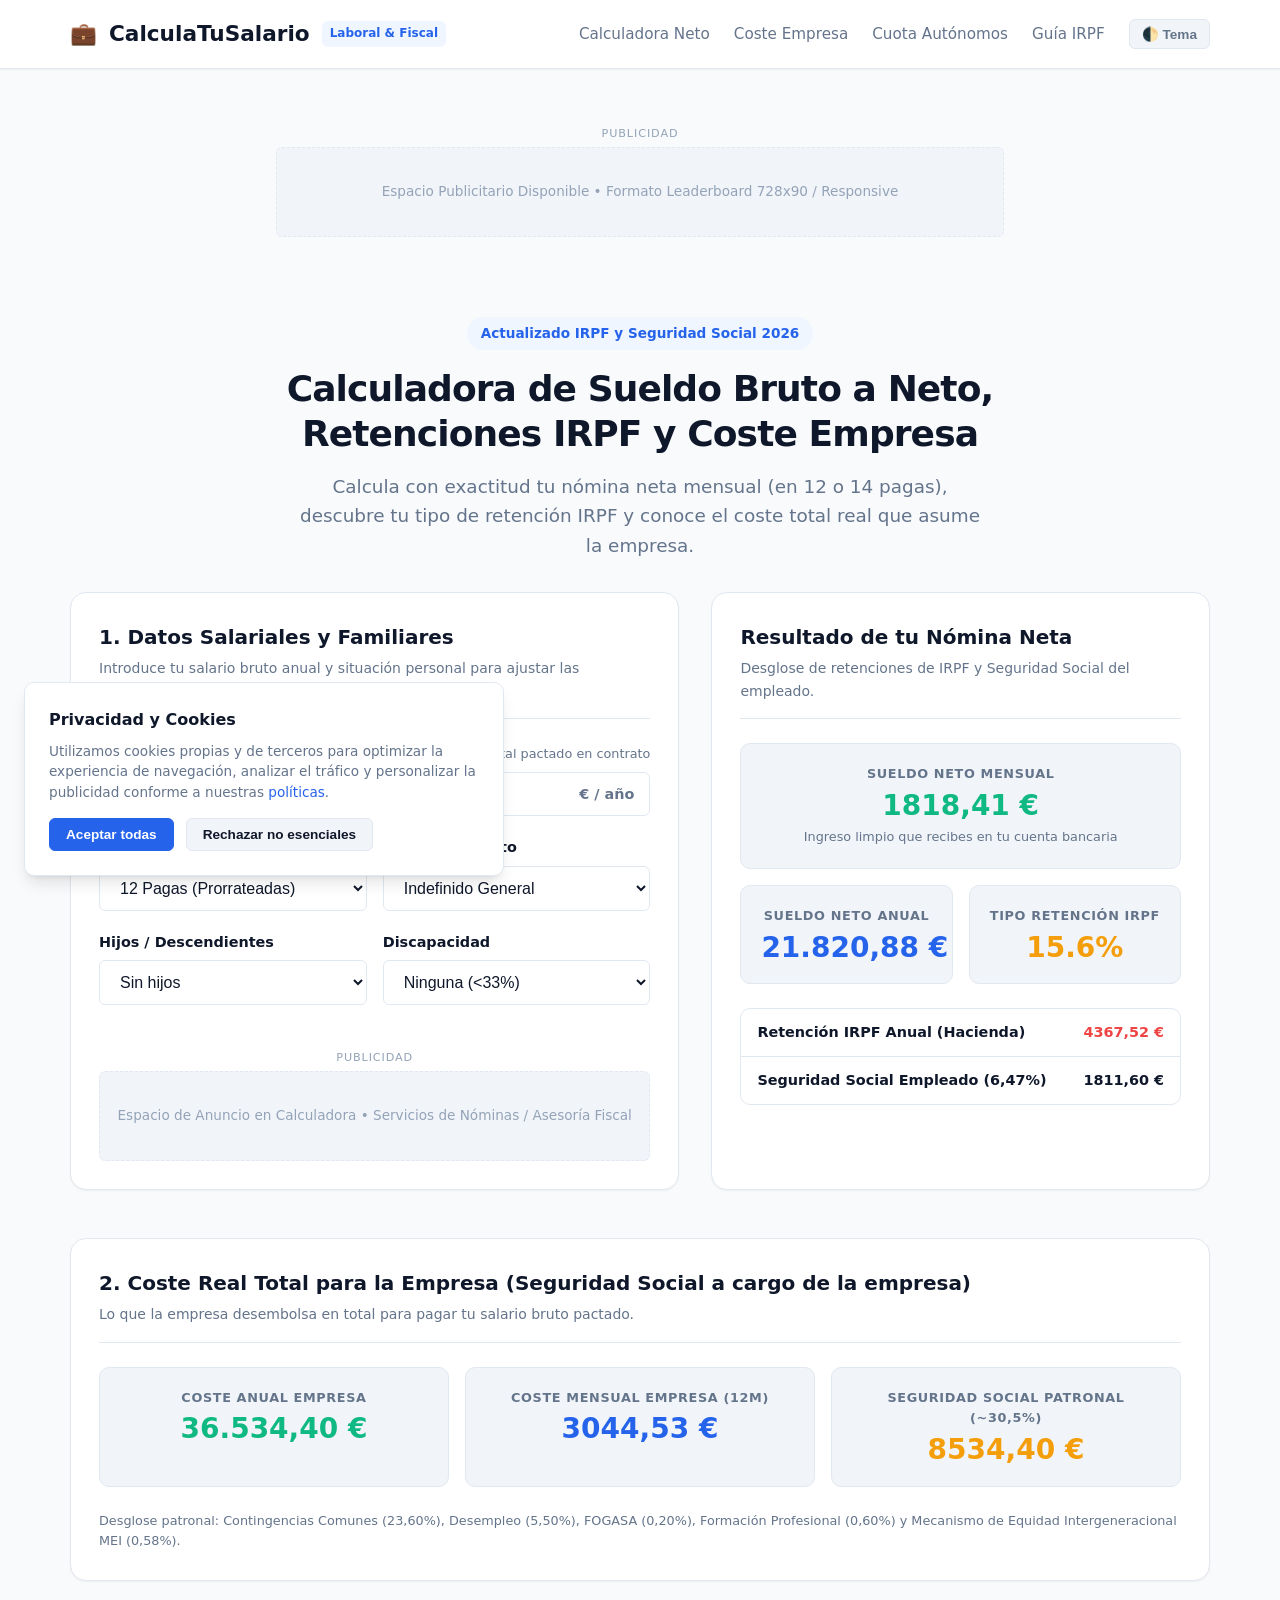
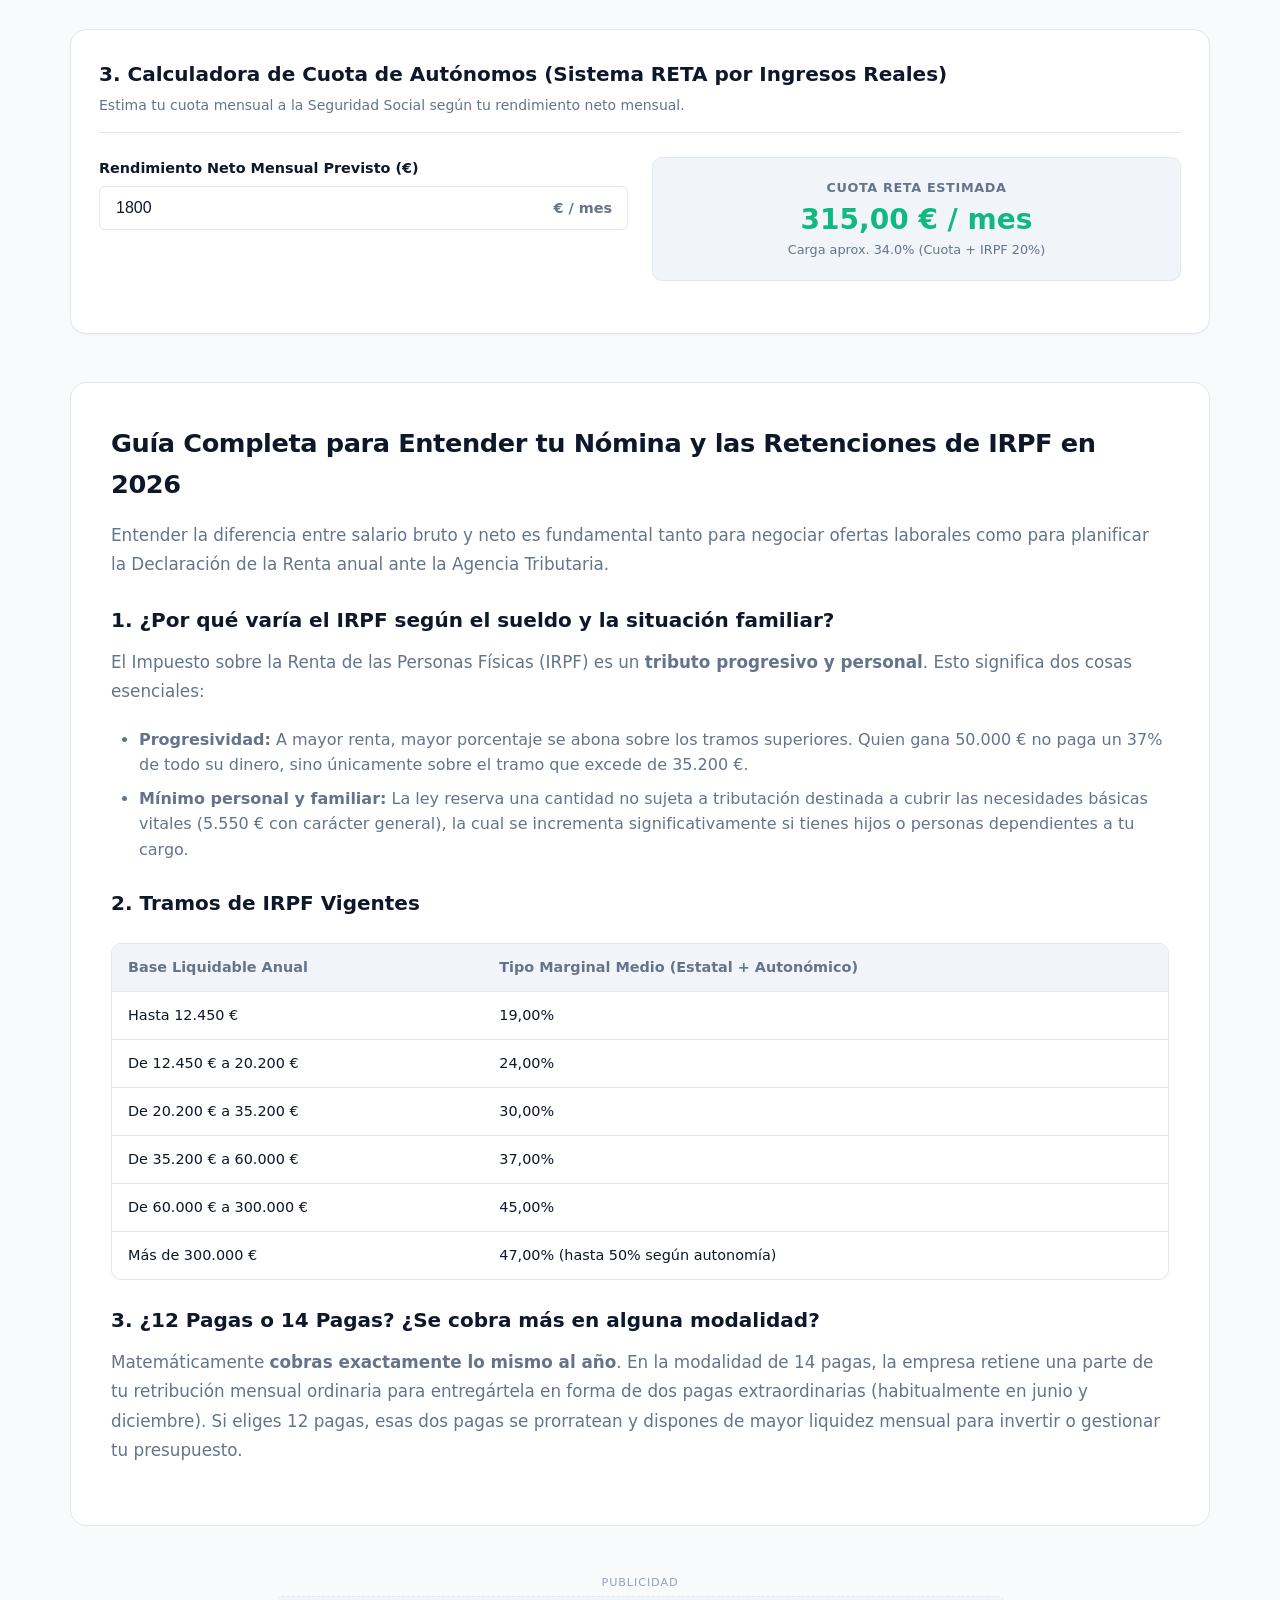
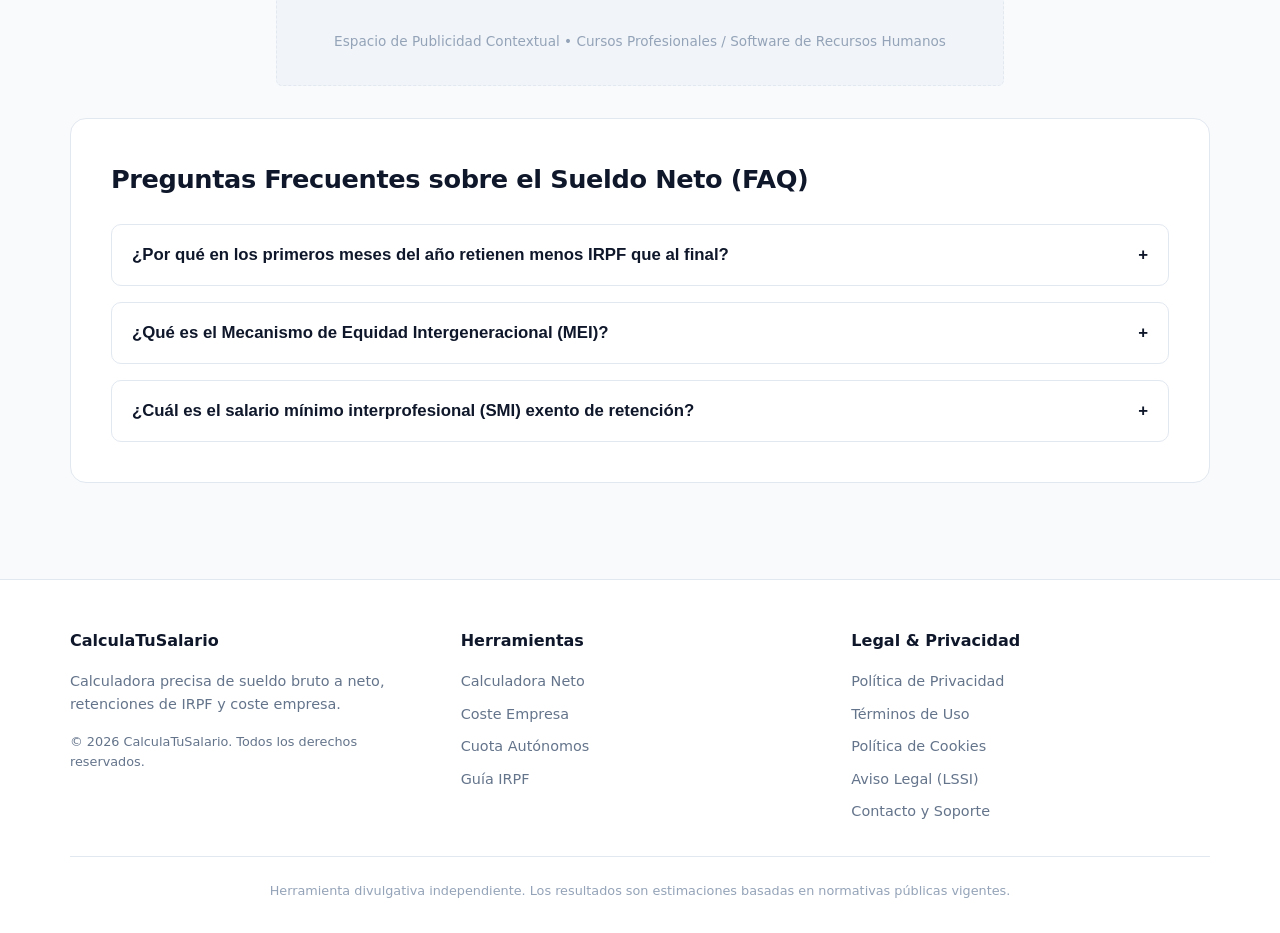
==== index.html @ 286f5128 "Production release v1.0 [autonomous deploy]" ====
<!DOCTYPE html>
<html lang="es" data-theme="light">
<head>
  <meta charset="UTF-8">
  <meta name="viewport" content="width=device-width, initial-scale=1.0">
  <title>Calculadora de Sueldo Bruto a Neto e IRPF 2026 | CalculaTuSalario</title>
  <meta name="description" content="Calcula tu nómina neta mensual exacta en 12 o 14 pagas, porcentaje de retención IRPF, deducciones familiares y coste total para la empresa.">
  <link rel="canonical" href="https://sergiosanles2000.github.io/calcula-tu-salario/index.html">
  
  <!-- Open Graph / Social Sharing -->
  <meta property="og:type" content="website">
  <meta property="og:url" content="https://sergiosanles2000.github.io/calcula-tu-salario/index.html">
  <meta property="og:title" content="Calculadora de Sueldo Bruto a Neto e IRPF 2026 | CalculaTuSalario">
  <meta property="og:description" content="Calcula tu nómina neta mensual exacta en 12 o 14 pagas, porcentaje de retención IRPF, deducciones familiares y coste total para la empresa.">
  <meta property="og:site_name" content="CalculaTuSalario">
  
  <!-- Twitter Card -->
  <meta name="twitter:card" content="summary_large_image">
  <meta name="twitter:title" content="Calculadora de Sueldo Bruto a Neto e IRPF 2026">
  <meta name="twitter:description" content="Calcula tu nómina neta mensual exacta en 12 o 14 pagas, porcentaje de retención IRPF, deducciones familiares y coste total para la empresa.">

  <!-- Google AdSense Tag placeholder (Ready to activate upon publisher approval) -->
  <!-- <script async src="https://pagead2.googlesyndication.com/pagead/js/adsbygoogle.js?client=ca-pub-0000000000000000" crossorigin="anonymous"></script> -->

  <link rel="stylesheet" href="style.css">
  
  <script type="application/ld+json">
{
  "@context": "https://schema.org",
  "@type": "WebApplication",
  "name": "CalculaTuSalario - Calculadora de Sueldo Neto y Retenciones IRPF",
  "url": "https://sergiosanles2000.github.io/calcula-tu-salario/index.html",
  "applicationCategory": "FinanceApplication",
  "operatingSystem": "All",
  "offers": {
    "@type": "Offer",
    "price": "0",
    "priceCurrency": "EUR"
  },
  "description": "Calcula tu sueldo neto a partir del bruto anual en 12 o 14 pagas, retenciones de IRPF 2026, coste empresa y cuotas de autónomos."
}
  </script>
  <script type="application/ld+json">
{
  "@context": "https://schema.org",
  "@type": "FAQPage",
  "mainEntity": [
    {
      "@type": "Question",
      "name": "¿Por qué varía el IRPF según el sueldo y la situación familiar?",
      "acceptedAnswer": {
        "@type": "Answer",
        "text": "El IRPF es progresivo por tramos de renta y personaliza el gravamen aumentando el mínimo exento por cada hijo o persona dependiente a cargo."
      }
    },
    {
      "@type": "Question",
      "name": "¿Se cobra más dinero en 12 pagas o en 14 pagas?",
      "acceptedAnswer": {
        "@type": "Answer",
        "text": "Se cobra exactamente lo mismo al año; en 14 pagas el salario se divide con dos pagas extras, mientras que en 12 pagas se prorratea mes a mes."
      }
    }
  ]
}
  </script>
</head>
<body>

  <!-- Site Navigation -->
  <header class="site-header">
    <div class="container header-inner">
      <a href="index.html" class="brand-logo">
        <span>💼</span>
        <span>CalculaTuSalario</span>
        <span class="brand-badge">Laboral & Fiscal</span>
      </a>
      <ul class="nav-links">
        <li><a href="#salary-form">Calculadora Neto</a></li><li><a href="#resCompanyCostAnnual">Coste Empresa</a></li><li><a href="#autoNetIncome">Cuota Autónomos</a></li><li><a href="#editorial-guide">Guía IRPF</a></li>
        <li>
          <button id="theme-toggle" class="theme-toggle-btn" aria-label="Cambiar tema de color">
            🌓 Tema
          </button>
        </li>
      </ul>
    </div>
  </header>

  <!-- Main Content Area -->
  <main class="container" style="padding-top: 1.5rem; padding-bottom: 3rem;">
    
        <div class="ad-slot-wrapper">
          <span class="ad-label">Publicidad</span>
          <div class="ad-slot ad-slot-leaderboard" data-slot="header-leaderboard">
            <span>Espacio Publicitario Disponible &bull; Formato Leaderboard 728x90 / Responsive</span>
          </div>
        </div>
        
    
    <!-- Hero Header -->
    <section class="hero">
      <span class="hero-badge">Actualizado IRPF y Seguridad Social 2026</span>
      <h1>Calculadora de Sueldo Bruto a Neto, Retenciones IRPF y Coste Empresa</h1>
      <p>Calcula con exactitud tu nómina neta mensual (en 12 o 14 pagas), descubre tu tipo de retención IRPF y conoce el coste total real que asume la empresa.</p>
    </section>

    <!-- Main Tool Grid -->
    <div class="app-grid">
      <!-- Calculator Inputs -->
      <div class="card">
        <div class="card-header">
          <h2 class="card-title">1. Datos Salariales y Familiares</h2>
          <p class="card-subtitle">Introduce tu salario bruto anual y situación personal para ajustar las deducciones.</p>
        </div>
        
        <form id="salary-form" onsubmit="event.preventDefault();">
          <div class="form-group">
            <label class="form-label" for="grossSalary">
              <span>Salario Bruto Anual (€)</span>
              <span class="form-help">Importe total pactado en contrato</span>
            </label>
            <div class="input-group">
              <input type="number" id="grossSalary" class="form-control" value="28000" min="5000" step="500">
              <span class="input-addon">€ / año</span>
            </div>
          </div>

          <div style="display: grid; grid-template-columns: 1fr 1fr; gap: 1rem;">
            <div class="form-group">
              <label class="form-label" for="payCount">Número de pagas</label>
              <select id="payCount" class="form-control">
                <option value="12" selected>12 Pagas (Prorrateadas)</option>
                <option value="14">14 Pagas (Con Extras)</option>
              </select>
            </div>

            <div class="form-group">
              <label class="form-label" for="contractType">Tipo de contrato</label>
              <select id="contractType" class="form-control">
                <option value="indefinido" selected>Indefinido General</option>
                <option value="temporal">Temporal / Duración det.</option>
              </select>
            </div>
          </div>

          <div style="display: grid; grid-template-columns: 1fr 1fr; gap: 1rem;">
            <div class="form-group">
              <label class="form-label" for="childrenCount">Hijos / Descendientes</label>
              <select id="childrenCount" class="form-control">
                <option value="0" selected>Sin hijos</option>
                <option value="1">1 hijo</option>
                <option value="2">2 hijos</option>
                <option value="3">3 o más hijos</option>
              </select>
            </div>

            <div class="form-group">
              <label class="form-label" for="disability">Discapacidad</label>
              <select id="disability" class="form-control">
                <option value="0" selected>Ninguna (<33%)</option>
                <option value="33">Entre 33% y 65%</option>
                <option value="65">Superior al 65%</option>
              </select>
            </div>
          </div>
        </form>

        <!-- In-Calculator Ad Slot -->
        <div class="ad-slot-wrapper" style="margin: 1.5rem 0 0;">
          <span class="ad-label">Publicidad</span>
          <div class="ad-slot" data-slot="in-calc-salary">
            <span>Espacio de Anuncio en Calculadora &bull; Servicios de Nóminas / Asesoría Fiscal</span>
          </div>
        </div>
      </div>

      <!-- Live Results Summary -->
      <div class="card" style="display: flex; flex-direction: column; justify-content: space-between;">
        <div>
          <div class="card-header">
            <h2 class="card-title">Resultado de tu Nómina Neta</h2>
            <p class="card-subtitle">Desglose de retenciones de IRPF y Seguridad Social del empleado.</p>
          </div>

          <div class="kpi-card" style="margin-bottom: 1rem;">
            <div class="kpi-label">Sueldo Neto Mensual</div>
            <div class="kpi-val highlight" id="resNetMonthly">0,00 €</div>
            <p class="form-help" style="margin-top: 0.35rem;">Ingreso limpio que recibes en tu cuenta bancaria</p>
          </div>

          <div class="kpi-grid">
            <div class="kpi-card">
              <div class="kpi-label">Sueldo Neto Anual</div>
              <div class="kpi-val" id="resNetAnnual">0,00 €</div>
            </div>
            <div class="kpi-card">
              <div class="kpi-label">Tipo Retención IRPF</div>
              <div class="kpi-val" style="color: var(--warning);" id="resIrpfPercent">0.0%</div>
            </div>
          </div>

          <div class="table-responsive" style="margin: 1rem 0 0;">
            <table class="data-table">
              <tbody>
                <tr>
                  <td><strong>Retención IRPF Anual (Hacienda)</strong></td>
                  <td id="resIrpfAnnual" style="text-align: right; color: var(--danger); font-weight: 600;">0,00 €</td>
                </tr>
                <tr>
                  <td><strong>Seguridad Social Empleado (6,47%)</strong></td>
                  <td id="resSsAnnual" style="text-align: right; font-weight: 600;">0,00 €</td>
                </tr>
              </tbody>
            </table>
          </div>
        </div>
      </div>
    </div>

    <!-- Section 2: Real Employer Cost Breakdown (Coste Empresa) -->
    <div class="card" style="margin-bottom: 3rem;">
      <div class="card-header">
        <h2 class="card-title">2. Coste Real Total para la Empresa (Seguridad Social a cargo de la empresa)</h2>
        <p class="card-subtitle">Lo que la empresa desembolsa en total para pagar tu salario bruto pactado.</p>
      </div>

      <div class="kpi-grid">
        <div class="kpi-card">
          <div class="kpi-label">Coste Anual Empresa</div>
          <div class="kpi-val highlight" id="resCompanyCostAnnual">0,00 €</div>
        </div>
        <div class="kpi-card">
          <div class="kpi-label">Coste Mensual Empresa (12m)</div>
          <div class="kpi-val" id="resCompanyCostMonthly">0,00 €</div>
        </div>
        <div class="kpi-card">
          <div class="kpi-label">Seguridad Social Patronal (~30,5%)</div>
          <div class="kpi-val" style="color: var(--warning);" id="resCompanySsAnnual">0,00 €</div>
        </div>
      </div>
      <p class="form-help">Desglose patronal: Contingencias Comunes (23,60%), Desempleo (5,50%), FOGASA (0,20%), Formación Profesional (0,60%) y Mecanismo de Equidad Intergeneracional MEI (0,58%).</p>
    </div>

    <!-- Section 3: Autónomos RETA Calculator -->
    <div class="card" style="margin-bottom: 3rem;">
      <div class="card-header">
        <h2 class="card-title">3. Calculadora de Cuota de Autónomos (Sistema RETA por Ingresos Reales)</h2>
        <p class="card-subtitle">Estima tu cuota mensual a la Seguridad Social según tu rendimiento neto mensual.</p>
      </div>

      <div style="display: grid; grid-template-columns: repeat(auto-fit, minmax(260px, 1fr)); gap: 1.5rem; margin-bottom: 1.5rem;">
        <div class="form-group">
          <label class="form-label" for="autoNetIncome">Rendimiento Neto Mensual Previsto (€)</label>
          <div class="input-group">
            <input type="number" id="autoNetIncome" class="form-control" value="1800" min="400" step="100">
            <span class="input-addon">€ / mes</span>
          </div>
        </div>

        <div class="kpi-card">
          <div class="kpi-label">Cuota RETA Estimada</div>
          <div class="kpi-val highlight" id="autoCuotaRes">0,00 € / mes</div>
          <p class="form-help" id="autoEffectiveTaxRes" style="margin-top: 0.25rem;">-</p>
        </div>
      </div>
    </div>

    <!-- Section 4: Authoritative Guide -->
    <article class="editorial-section">
      <h2>Guía Completa para Entender tu Nómina y las Retenciones de IRPF en 2026</h2>
      <p>Entender la diferencia entre salario bruto y neto es fundamental tanto para negociar ofertas laborales como para planificar la Declaración de la Renta anual ante la Agencia Tributaria.</p>

      <h3>1. ¿Por qué varía el IRPF según el sueldo y la situación familiar?</h3>
      <p>El Impuesto sobre la Renta de las Personas Físicas (IRPF) es un <strong>tributo progresivo y personal</strong>. Esto significa dos cosas esenciales:</p>
      <ul>
        <li><strong>Progresividad:</strong> A mayor renta, mayor porcentaje se abona sobre los tramos superiores. Quien gana 50.000 € no paga un 37% de todo su dinero, sino únicamente sobre el tramo que excede de 35.200 €.</li>
        <li><strong>Mínimo personal y familiar:</strong> La ley reserva una cantidad no sujeta a tributación destinada a cubrir las necesidades básicas vitales (5.550 € con carácter general), la cual se incrementa significativamente si tienes hijos o personas dependientes a tu cargo.</li>
      </ul>

      <h3>2. Tramos de IRPF Vigentes</h3>
      <div class="table-responsive">
        <table class="data-table">
          <thead>
            <tr>
              <th>Base Liquidable Anual</th>
              <th>Tipo Marginal Medio (Estatal + Autonómico)</th>
            </tr>
          </thead>
          <tbody>
            <tr><td>Hasta 12.450 €</td><td>19,00%</td></tr>
            <tr><td>De 12.450 € a 20.200 €</td><td>24,00%</td></tr>
            <tr><td>De 20.200 € a 35.200 €</td><td>30,00%</td></tr>
            <tr><td>De 35.200 € a 60.000 €</td><td>37,00%</td></tr>
            <tr><td>De 60.000 € a 300.000 €</td><td>45,00%</td></tr>
            <tr><td>Más de 300.000 €</td><td>47,00% (hasta 50% según autonomía)</td></tr>
          </tbody>
        </table>
      </div>

      <h3>3. ¿12 Pagas o 14 Pagas? ¿Se cobra más en alguna modalidad?</h3>
      <p>Matemáticamente <strong>cobras exactamente lo mismo al año</strong>. En la modalidad de 14 pagas, la empresa retiene una parte de tu retribución mensual ordinaria para entregártela en forma de dos pagas extraordinarias (habitualmente en junio y diciembre). Si eliges 12 pagas, esas dos pagas se prorratean y dispones de mayor liquidez mensual para invertir o gestionar tu presupuesto.</p>
    </article>

    <!-- Mid-article Ad Slot -->
    <div class="ad-slot-wrapper">
      <span class="ad-label">Publicidad</span>
      <div class="ad-slot ad-slot-leaderboard" data-slot="mid-guide-salary">
        <span>Espacio de Publicidad Contextual &bull; Cursos Profesionales / Software de Recursos Humanos</span>
      </div>
    </div>

    <!-- Section 5: FAQ -->
    <section class="editorial-section">
      <h2>Preguntas Frecuentes sobre el Sueldo Neto (FAQ)</h2>
      
      <div class="faq-list">
        <div class="faq-item">
          <button class="faq-question">
            <span>¿Por qué en los primeros meses del año retienen menos IRPF que al final?</span>
            <span>+</span>
          </button>
          <div class="faq-answer">
            <p>Ocurre frecuentemente cuando empiezas un contrato temporal o a mitad de año: la empresa calcula inicialmente el tipo de retención anual estimando solo los ingresos que percibirás en esos meses. Si luego renuevas o tus ingresos anuales aumentan, la empresa está obligada por ley a regularizar el porcentaje, subiendo bruscamente la retención en los últimos meses del año para evitar que te salga a pagar en la Renta.</p>
          </div>
        </div>

        <div class="faq-item">
          <button class="faq-question">
            <span>¿Qué es el Mecanismo de Equidad Intergeneracional (MEI)?</span>
            <span>+</span>
          </button>
          <div class="faq-answer">
            <p>El MEI es una cotización finalista adicional a la Seguridad Social creada para alimentar el Fondo de Reserva de las pensiones ante la jubilación de la generación del 'baby boom'. Se reparte entre la empresa y el trabajador y no es deducible ni bonificable.</p>
          </div>
        </div>

        <div class="faq-item">
          <button class="faq-question">
            <span>¿Cuál es el salario mínimo interprofesional (SMI) exento de retención?</span>
            <span>+</span>
          </button>
          <div class="faq-answer">
            <p>El Gobierno ajusta el reglamento de IRPF para que los perceptores del SMI no sufran retenciones a cuenta del IRPF, garantizando que el salario mínimo se perciba íntegro en términos netos fiscales.</p>
          </div>
        </div>
      </div>
    </section>
    
  </main>

  <!-- Site Footer -->
  <footer class="site-footer">
    <div class="container">
      <div class="footer-grid">
        <div class="footer-col">
          <h4>CalculaTuSalario</h4>
          <p style="font-size: 0.9rem; margin-bottom: 1rem;">Calculadora precisa de sueldo bruto a neto, retenciones de IRPF y coste empresa.</p>
          <p class="form-help">&copy; 2026 CalculaTuSalario. Todos los derechos reservados.</p>
        </div>
        <div class="footer-col">
          <h4>Herramientas</h4>
          <ul class="footer-links">
            <li><a href="#salary-form">Calculadora Neto</a></li><li><a href="#resCompanyCostAnnual">Coste Empresa</a></li><li><a href="#autoNetIncome">Cuota Autónomos</a></li><li><a href="#editorial-guide">Guía IRPF</a></li>
          </ul>
        </div>
        <div class="footer-col">
          <h4>Legal & Privacidad</h4>
          <ul class="footer-links">
            <li><a href="privacidad.html">Política de Privacidad</a></li>
            <li><a href="terminos.html">Términos de Uso</a></li>
            <li><a href="cookies.html">Política de Cookies</a></li>
            <li><a href="aviso-legal.html">Aviso Legal (LSSI)</a></li>
            <li><a href="contacto.html">Contacto y Soporte</a></li>
          </ul>
        </div>
      </div>
      <div class="footer-bottom">
        <p>Herramienta divulgativa independiente. Los resultados son estimaciones basadas en normativas públicas vigentes.</p>
      </div>
    </div>
  </footer>

  <!-- GDPR / ePrivacy Cookie Consent Banner -->
  <div id="cookie-banner" role="dialog" aria-modal="true" aria-labelledby="cookie-title">
    <h4 id="cookie-title" style="margin-bottom: 0.5rem; font-size: 1rem;">Privacidad y Cookies</h4>
    <p>Utilizamos cookies propias y de terceros para optimizar la experiencia de navegación, analizar el tráfico y personalizar la publicidad conforme a nuestras <a href="privacidad.html">políticas</a>.</p>
    <div class="cookie-actions">
      <button id="cookie-accept" class="btn-cookie btn-cookie-accept">Aceptar todas</button>
      <button id="cookie-reject" class="btn-cookie">Rechazar no esenciales</button>
    </div>
  </div>

  <script src="common.js"></script>
  <script src="app.js"></script>
</body>
</html>
---- style.css ----
/* ===================================================================
   AUTONOMOUS ENTERPRISE DESIGN SYSTEM (Engine v2.0)
   Modern, ultra-fast, mobile-first responsive framework with zero external dependencies.
   =================================================================== */

:root {
  --font-sans: system-ui, -apple-system, BlinkMacSystemFont, "Segoe UI", Roboto, "Helvetica Neue", Arial, sans-serif;
  --font-mono: ui-monospace, SFMono-Regular, Menlo, Monaco, Consolas, "Liberation Mono", "Courier New", monospace;
  
  /* Color Palette - Clean Professional Theme */
  --bg-primary: #f8fafc;
  --bg-surface: #ffffff;
  --bg-subtle: #f1f5f9;
  --bg-card: #ffffff;
  --border-color: #e2e8f0;
  --border-focus: #3b82f6;
  
  --text-main: #0f172a;
  --text-muted: #64748b;
  --text-light: #94a3b8;
  
  --primary: #2563eb;
  --primary-hover: #1d4ed8;
  --primary-subtle: #eff6ff;
  
  --success: #10b981;
  --success-subtle: #ecfdf5;
  --warning: #f59e0b;
  --warning-subtle: #fffbeb;
  --danger: #ef4444;
  --danger-subtle: #fef2f2;
  
  --shadow-sm: 0 1px 2px 0 rgba(0, 0, 0, 0.05);
  --shadow-md: 0 4px 6px -1px rgba(0, 0, 0, 0.1), 0 2px 4px -2px rgba(0, 0, 0, 0.1);
  --shadow-lg: 0 10px 15px -3px rgba(0, 0, 0, 0.1), 0 4px 6px -4px rgba(0, 0, 0, 0.1);
  
  --radius-sm: 6px;
  --radius-md: 10px;
  --radius-lg: 16px;
  
  --max-w-content: 1180px;
}

[data-theme="dark"] {
  --bg-primary: #0b0f19;
  --bg-surface: #111827;
  --bg-subtle: #1f2937;
  --bg-card: #151e32;
  --border-color: #2e3a52;
  --border-focus: #60a5fa;
  
  --text-main: #f8fafc;
  --text-muted: #94a3b8;
  --text-light: #64748b;
  
  --primary: #3b82f6;
  --primary-hover: #60a5fa;
  --primary-subtle: #1e293b;
}

/* Base Reset */
*, *::before, *::after {
  box-sizing: border-box;
  margin: 0;
  padding: 0;
}

body {
  font-family: var(--font-sans);
  background-color: var(--bg-primary);
  color: var(--text-main);
  line-height: 1.6;
  -webkit-font-smoothing: antialiased;
  min-height: 100vh;
  display: flex;
  flex-direction: column;
}

a {
  color: var(--primary);
  text-decoration: none;
  transition: color 0.15s ease;
}
a:hover {
  text-decoration: underline;
}

.container {
  width: 100%;
  max-width: var(--max-w-content);
  margin: 0 auto;
  padding: 0 1.25rem;
}

/* Header & Navigation */
.site-header {
  background-color: var(--bg-surface);
  border-bottom: 1px solid var(--border-color);
  position: sticky;
  top: 0;
  z-index: 50;
  box-shadow: var(--shadow-sm);
}
.header-inner {
  display: flex;
  align-items: center;
  justify-content: space-between;
  height: 4.25rem;
}
.brand-logo {
  display: flex;
  align-items: center;
  gap: 0.75rem;
  font-weight: 700;
  font-size: 1.35rem;
  color: var(--text-main);
  text-decoration: none;
}
.brand-badge {
  background: var(--primary-subtle);
  color: var(--primary);
  font-size: 0.75rem;
  padding: 0.2rem 0.5rem;
  border-radius: var(--radius-sm);
  font-weight: 600;
}
.nav-links {
  display: flex;
  align-items: center;
  gap: 1.5rem;
  list-style: none;
}
.nav-links a {
  color: var(--text-muted);
  font-weight: 500;
  font-size: 0.95rem;
}
.nav-links a:hover {
  color: var(--primary);
  text-decoration: none;
}
.theme-toggle-btn {
  background: var(--bg-subtle);
  border: 1px solid var(--border-color);
  color: var(--text-muted);
  padding: 0.4rem 0.75rem;
  border-radius: var(--radius-sm);
  cursor: pointer;
  font-size: 0.85rem;
  font-weight: 600;
  display: inline-flex;
  align-items: center;
  gap: 0.4rem;
}

/* Hero Section */
.hero {
  padding: 3rem 0 2rem;
  text-align: center;
}
.hero-badge {
  display: inline-block;
  background: var(--primary-subtle);
  color: var(--primary);
  font-weight: 600;
  font-size: 0.85rem;
  padding: 0.35rem 0.85rem;
  border-radius: 9999px;
  margin-bottom: 1rem;
}
.hero h1 {
  font-size: 2.25rem;
  font-weight: 800;
  letter-spacing: -0.025em;
  line-height: 1.25;
  margin-bottom: 1rem;
  max-width: 800px;
  margin-left: auto;
  margin-right: auto;
}
.hero p {
  font-size: 1.15rem;
  color: var(--text-muted);
  max-width: 680px;
  margin: 0 auto;
}

/* Interactive Calculator Layout */
.app-grid {
  display: grid;
  grid-template-columns: 1fr;
  gap: 2rem;
  margin-bottom: 3rem;
}
@media (min-width: 900px) {
  .app-grid {
    grid-template-columns: 1.1fr 0.9fr;
  }
}

.card {
  background: var(--bg-card);
  border: 1px solid var(--border-color);
  border-radius: var(--radius-lg);
  padding: 1.75rem;
  box-shadow: var(--shadow-sm);
}

.card-header {
  margin-bottom: 1.5rem;
  border-bottom: 1px solid var(--border-color);
  padding-bottom: 1rem;
}
.card-title {
  font-size: 1.25rem;
  font-weight: 700;
}
.card-subtitle {
  font-size: 0.875rem;
  color: var(--text-muted);
  margin-top: 0.25rem;
}

/* Forms & Inputs */
.form-group {
  margin-bottom: 1.25rem;
}
.form-label {
  display: flex;
  justify-content: space-between;
  align-items: center;
  font-size: 0.9rem;
  font-weight: 600;
  margin-bottom: 0.4rem;
  color: var(--text-main);
}
.form-help {
  font-size: 0.8rem;
  color: var(--text-muted);
  font-weight: normal;
}
.form-control {
  width: 100%;
  padding: 0.75rem 1rem;
  font-size: 1rem;
  background: var(--bg-surface);
  border: 1px solid var(--border-color);
  border-radius: var(--radius-sm);
  color: var(--text-main);
  outline: none;
  transition: border-color 0.15s, box-shadow 0.15s;
}
.form-control:focus {
  border-color: var(--border-focus);
  box-shadow: 0 0 0 3px rgba(59, 130, 246, 0.15);
}
.input-group {
  position: relative;
  display: flex;
  align-items: center;
}
.input-addon {
  position: absolute;
  right: 1rem;
  color: var(--text-muted);
  font-weight: 600;
  font-size: 0.9rem;
  pointer-events: none;
}

.btn {
  display: inline-flex;
  align-items: center;
  justify-content: center;
  gap: 0.5rem;
  padding: 0.75rem 1.5rem;
  font-size: 1rem;
  font-weight: 600;
  border-radius: var(--radius-sm);
  border: none;
  cursor: pointer;
  transition: all 0.15s ease;
  text-decoration: none;
}
.btn-primary {
  background: var(--primary);
  color: #ffffff;
}
.btn-primary:hover {
  background: var(--primary-hover);
  text-decoration: none;
}
.btn-block {
  width: 100%;
}

/* Results & KPI displays */
.kpi-grid {
  display: grid;
  grid-template-columns: repeat(auto-fit, minmax(140px, 1fr));
  gap: 1rem;
  margin-bottom: 1.5rem;
}
.kpi-card {
  background: var(--bg-subtle);
  border: 1px solid var(--border-color);
  border-radius: var(--radius-md);
  padding: 1.25rem;
  text-align: center;
}
.kpi-label {
  font-size: 0.8rem;
  color: var(--text-muted);
  font-weight: 600;
  text-transform: uppercase;
  letter-spacing: 0.05em;
  margin-bottom: 0.4rem;
}
.kpi-val {
  font-size: 1.75rem;
  font-weight: 800;
  color: var(--primary);
  line-height: 1.1;
}
.kpi-val.highlight {
  color: var(--success);
}

/* Tables */
.table-responsive {
  width: 100%;
  overflow-x: auto;
  margin: 1.5rem 0;
  border: 1px solid var(--border-color);
  border-radius: var(--radius-md);
}
.data-table {
  width: 100%;
  border-collapse: collapse;
  text-align: left;
  font-size: 0.9rem;
}
.data-table th {
  background: var(--bg-subtle);
  padding: 0.75rem 1rem;
  font-weight: 600;
  color: var(--text-muted);
  border-bottom: 1px solid var(--border-color);
}
.data-table td {
  padding: 0.75rem 1rem;
  border-bottom: 1px solid var(--border-color);
}
.data-table tr:last-child td {
  border-bottom: none;
}

/* Content & Editorial Sections */
.editorial-section {
  background: var(--bg-surface);
  border: 1px solid var(--border-color);
  border-radius: var(--radius-lg);
  padding: 2.5rem;
  margin-bottom: 3rem;
}
.editorial-section h2 {
  font-size: 1.6rem;
  font-weight: 800;
  margin-bottom: 1rem;
  color: var(--text-main);
  letter-spacing: -0.015em;
}
.editorial-section h3 {
  font-size: 1.25rem;
  font-weight: 700;
  margin: 1.5rem 0 0.75rem;
  color: var(--text-main);
}
.editorial-section p {
  margin-bottom: 1.25rem;
  color: var(--text-muted);
  font-size: 1.05rem;
  line-height: 1.75;
}
.editorial-section ul, .editorial-section ol {
  margin: 1rem 0 1.5rem 1.75rem;
  color: var(--text-muted);
}
.editorial-section li {
  margin-bottom: 0.5rem;
}

/* Notice & Callout */
.callout {
  border-left: 4px solid var(--primary);
  background: var(--primary-subtle);
  padding: 1.25rem;
  border-radius: 0 var(--radius-md) var(--radius-md) 0;
  margin: 1.5rem 0;
  font-size: 0.95rem;
}
.callout-warning {
  border-left-color: var(--warning);
  background: var(--warning-subtle);
}

/* FAQ Accordion */
.faq-list {
  display: flex;
  flex-direction: column;
  gap: 1rem;
  margin-top: 1.5rem;
}
.faq-item {
  border: 1px solid var(--border-color);
  border-radius: var(--radius-md);
  overflow: hidden;
  background: var(--bg-surface);
}
.faq-question {
  width: 100%;
  text-align: left;
  padding: 1.25rem;
  font-size: 1.05rem;
  font-weight: 600;
  background: none;
  border: none;
  cursor: pointer;
  display: flex;
  justify-content: space-between;
  align-items: center;
  color: var(--text-main);
}
.faq-answer {
  padding: 0 1.25rem 1.25rem;
  color: var(--text-muted);
  font-size: 0.95rem;
  line-height: 1.6;
  display: none;
}
.faq-item.active .faq-answer {
  display: block;
}

/* Monetization & Advertising Spaces */
.ad-slot-wrapper {
  margin: 2rem auto;
  text-align: center;
  max-width: 100%;
}
.ad-label {
  font-size: 0.7rem;
  color: var(--text-light);
  letter-spacing: 0.08em;
  text-transform: uppercase;
  margin-bottom: 0.25rem;
  display: block;
}
.ad-slot {
  min-height: 90px;
  background: var(--bg-subtle);
  border: 1px dashed var(--border-color);
  border-radius: var(--radius-sm);
  display: flex;
  align-items: center;
  justify-content: center;
  color: var(--text-light);
  font-size: 0.85rem;
  padding: 1rem;
}
.ad-slot-leaderboard {
  min-height: 90px;
  max-width: 728px;
  margin: 0 auto;
}
.ad-slot-rectangle {
  min-height: 250px;
  max-width: 300px;
  margin: 0 auto;
}

/* Footer */
.site-footer {
  margin-top: auto;
  background: var(--bg-surface);
  border-top: 1px solid var(--border-color);
  padding: 3rem 0 2rem;
  color: var(--text-muted);
  font-size: 0.9rem;
}
.footer-grid {
  display: grid;
  grid-template-columns: repeat(auto-fit, minmax(220px, 1fr));
  gap: 2rem;
  margin-bottom: 2rem;
}
.footer-col h4 {
  color: var(--text-main);
  font-size: 1rem;
  margin-bottom: 1rem;
  font-weight: 700;
}
.footer-links {
  list-style: none;
  display: flex;
  flex-direction: column;
  gap: 0.6rem;
}
.footer-links a {
  color: var(--text-muted);
}
.footer-links a:hover {
  color: var(--primary);
}
.footer-bottom {
  border-top: 1px solid var(--border-color);
  padding-top: 1.5rem;
  text-align: center;
  font-size: 0.8rem;
  color: var(--text-light);
}

/* Cookie Consent Banner (GDPR / ePrivacy Compliant) */
#cookie-banner {
  position: fixed;
  bottom: 1.5rem;
  left: 1.5rem;
  right: 1.5rem;
  max-width: 480px;
  background: var(--bg-surface);
  border: 1px solid var(--border-color);
  border-radius: var(--radius-md);
  padding: 1.5rem;
  box-shadow: var(--shadow-lg);
  z-index: 1000;
  display: none;
}
#cookie-banner p {
  font-size: 0.85rem;
  color: var(--text-muted);
  margin-bottom: 1rem;
  line-height: 1.5;
}
.cookie-actions {
  display: flex;
  gap: 0.75rem;
  flex-wrap: wrap;
}
.btn-cookie {
  padding: 0.5rem 1rem;
  font-size: 0.85rem;
  border-radius: var(--radius-sm);
  cursor: pointer;
  border: 1px solid var(--border-color);
  background: var(--bg-subtle);
  color: var(--text-main);
  font-weight: 600;
}
.btn-cookie-accept {
  background: var(--primary);
  color: #fff;
  border-color: var(--primary);
}

@media (max-width: 768px) {
  .hero h1 { font-size: 1.85rem; }
  .editorial-section { padding: 1.5rem; }
}
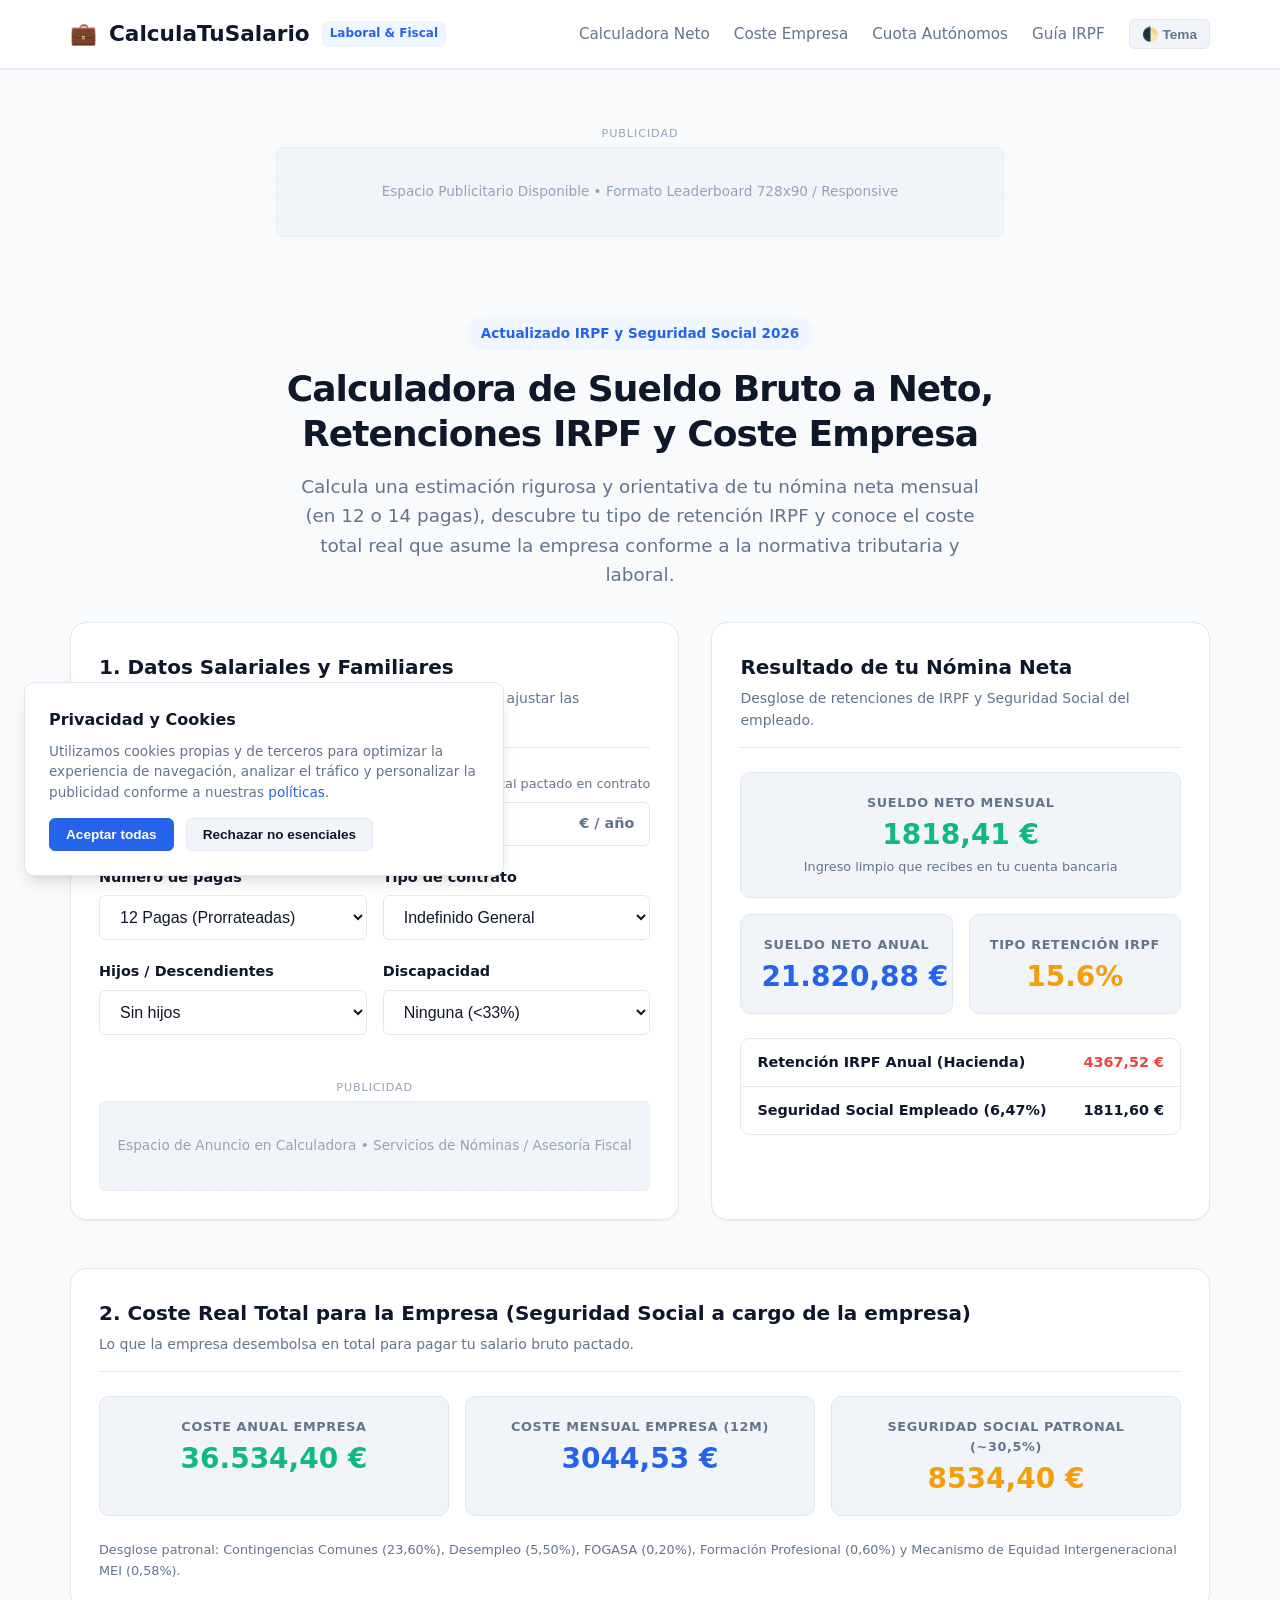
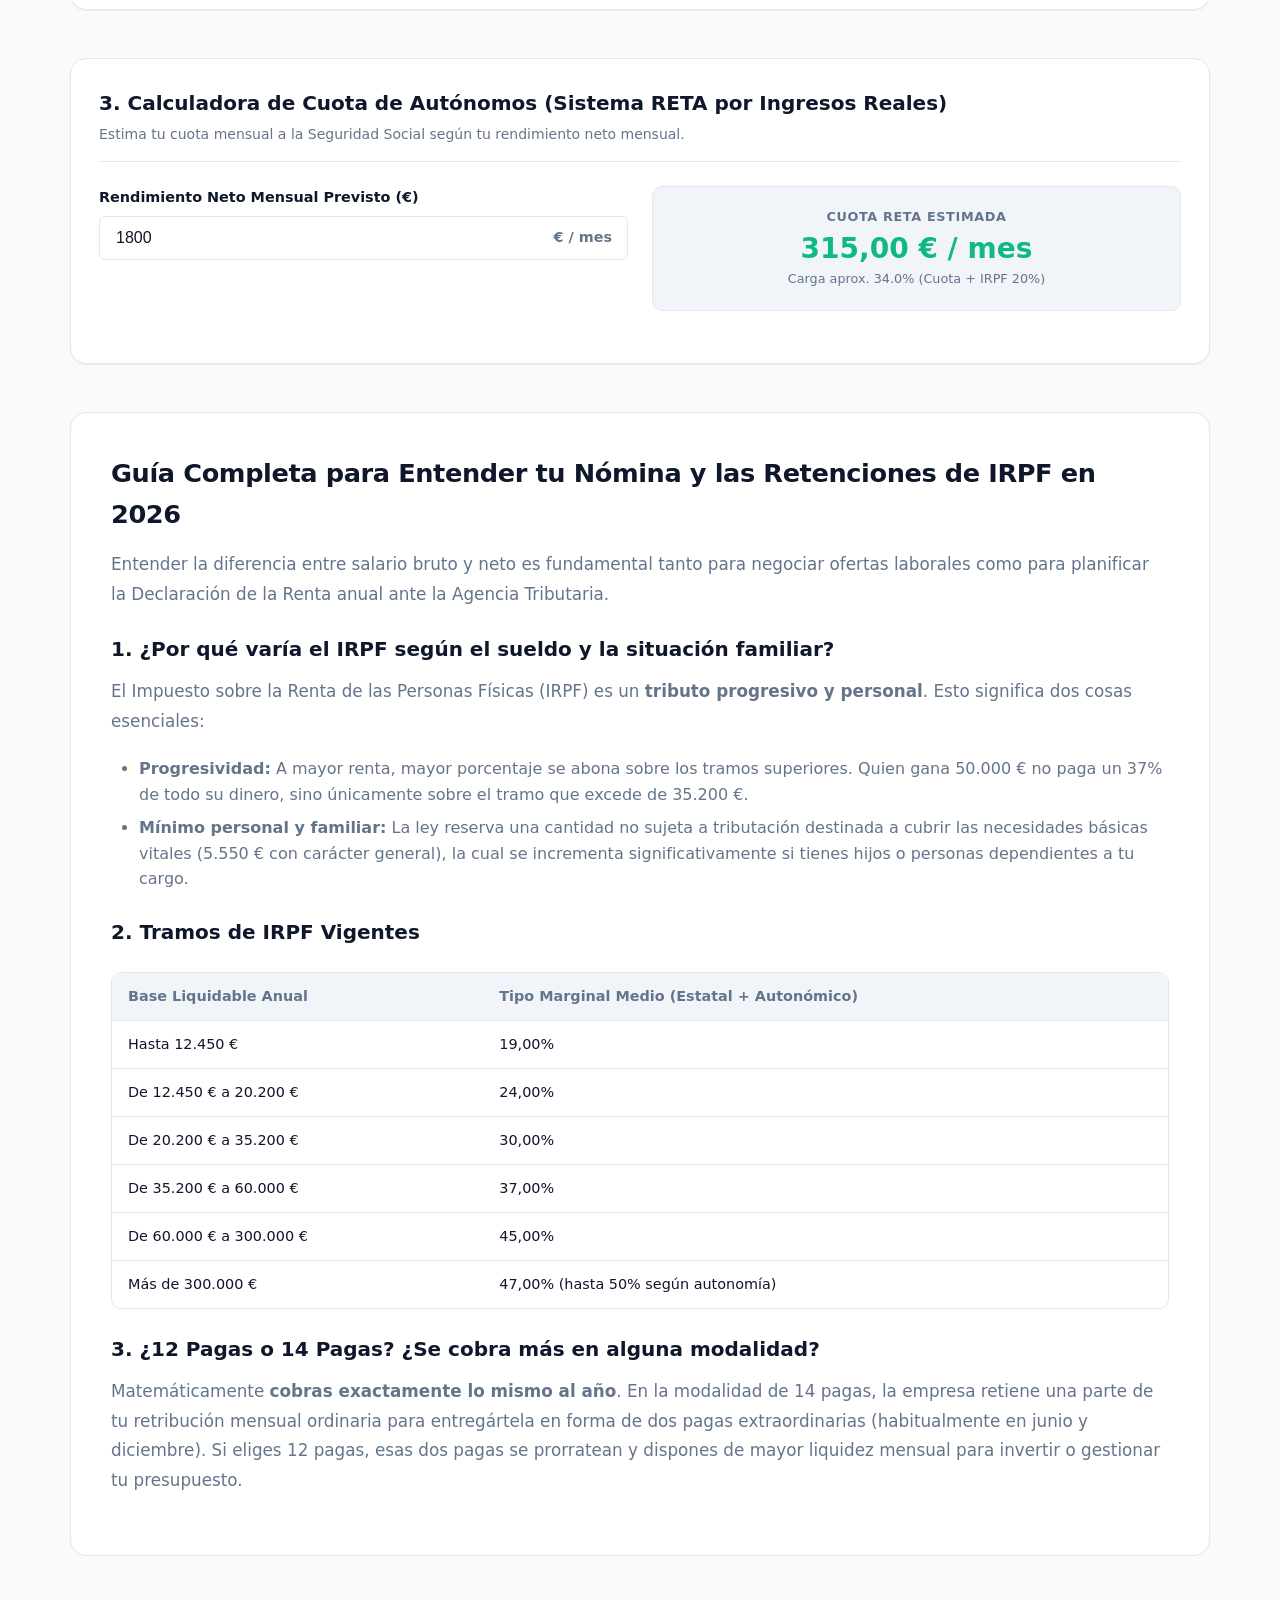
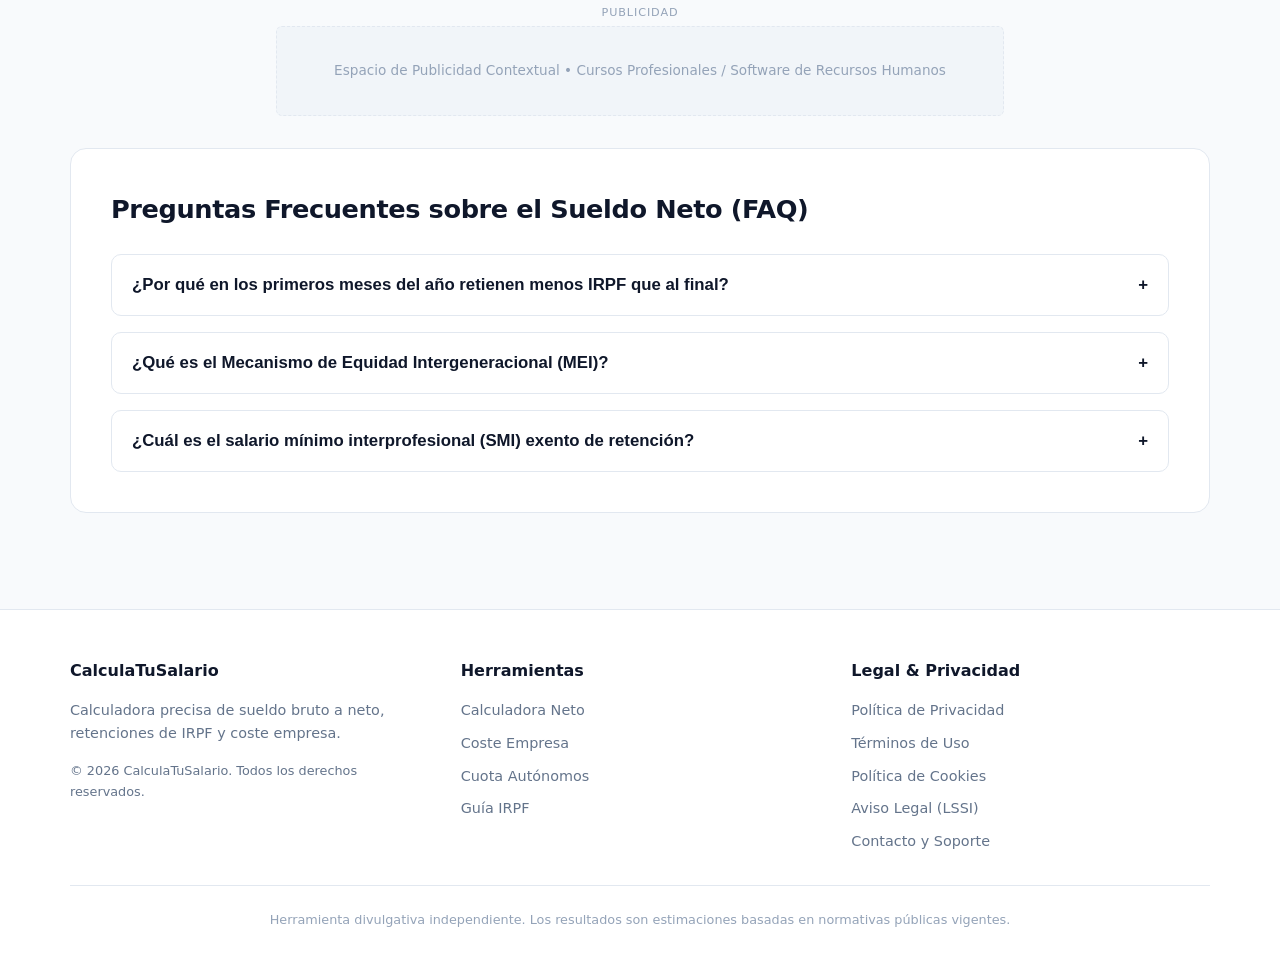
==== commit f830daba: "Production release v1.0 [autonomous deploy]" ====
--- a/index.html
+++ b/index.html
@@ -101,7 +101,7 @@
     <section class="hero">
       <span class="hero-badge">Actualizado IRPF y Seguridad Social 2026</span>
       <h1>Calculadora de Sueldo Bruto a Neto, Retenciones IRPF y Coste Empresa</h1>
-      <p>Calcula con exactitud tu nómina neta mensual (en 12 o 14 pagas), descubre tu tipo de retención IRPF y conoce el coste total real que asume la empresa.</p>
+      <p>Calcula una estimación rigurosa y orientativa de tu nómina neta mensual (en 12 o 14 pagas), descubre tu tipo de retención IRPF y conoce el coste total real que asume la empresa conforme a la normativa tributaria y laboral.</p>
     </section>
 
     <!-- Main Tool Grid -->
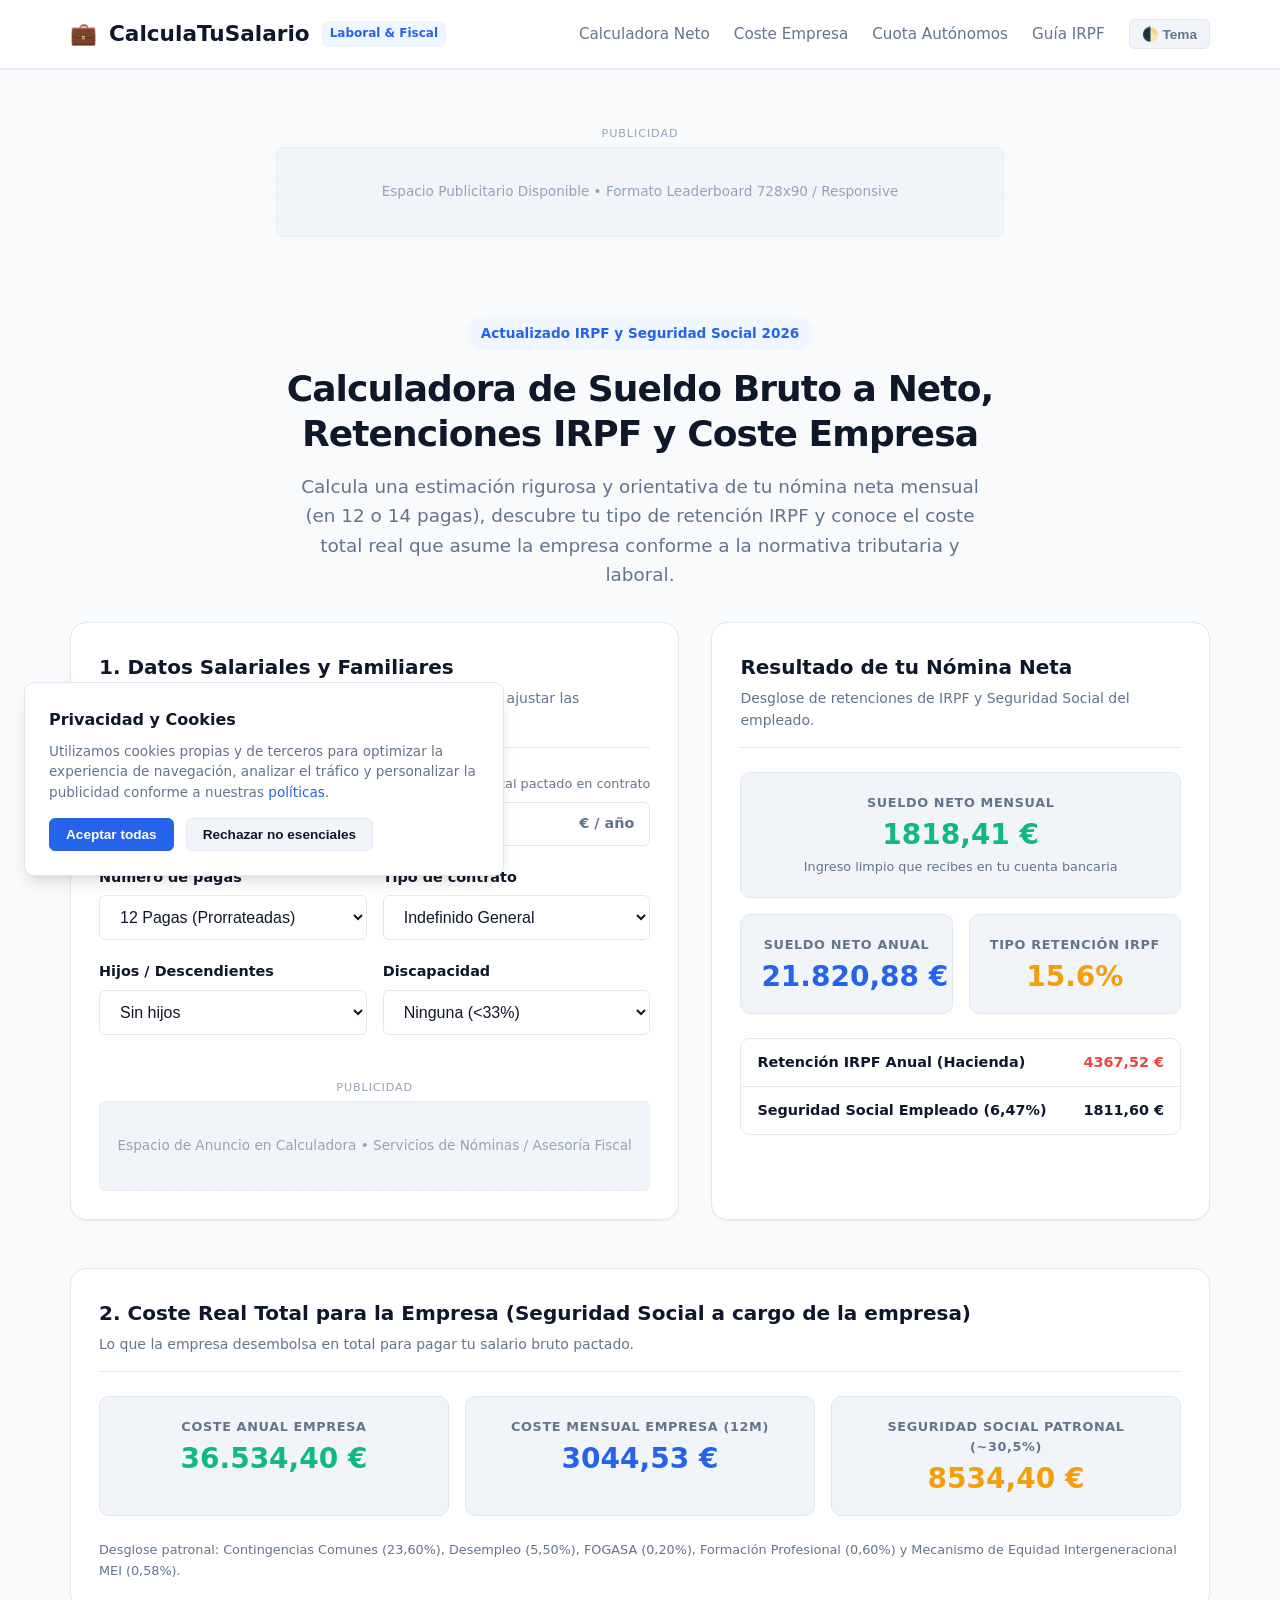
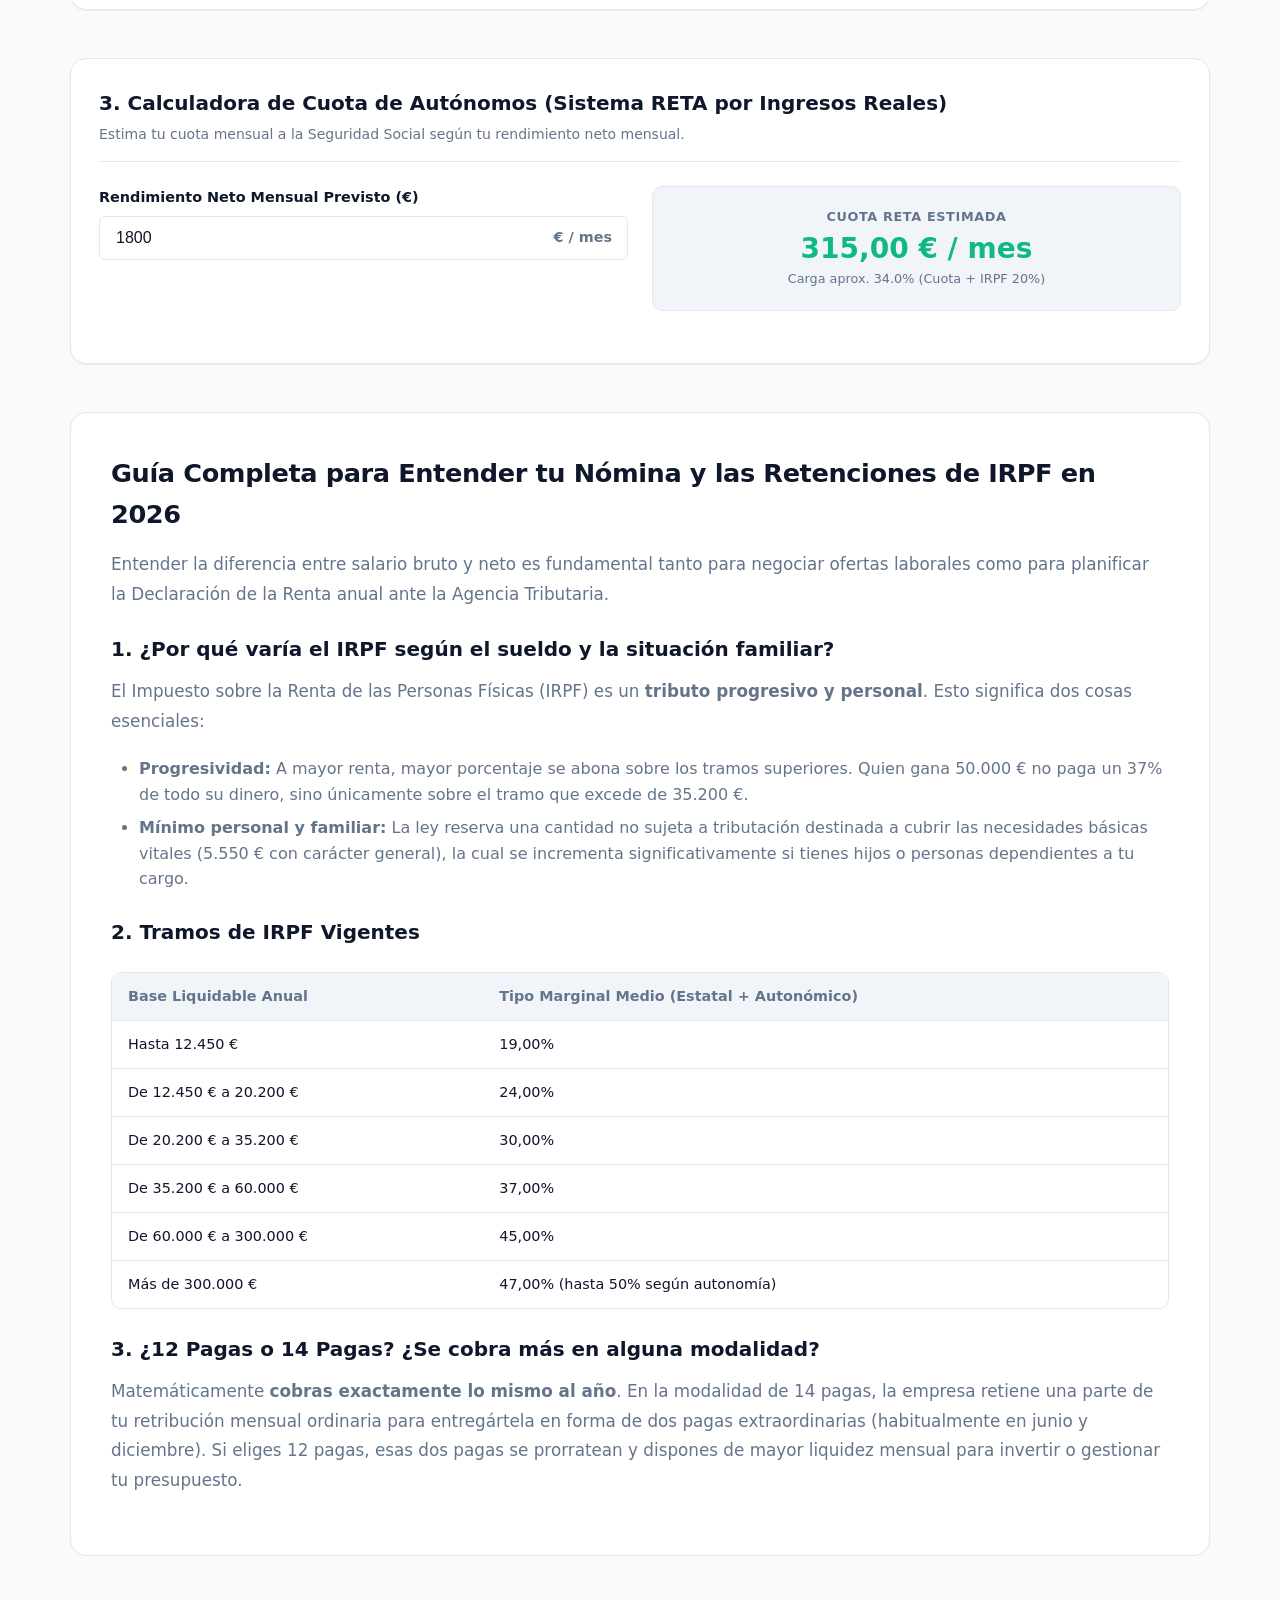
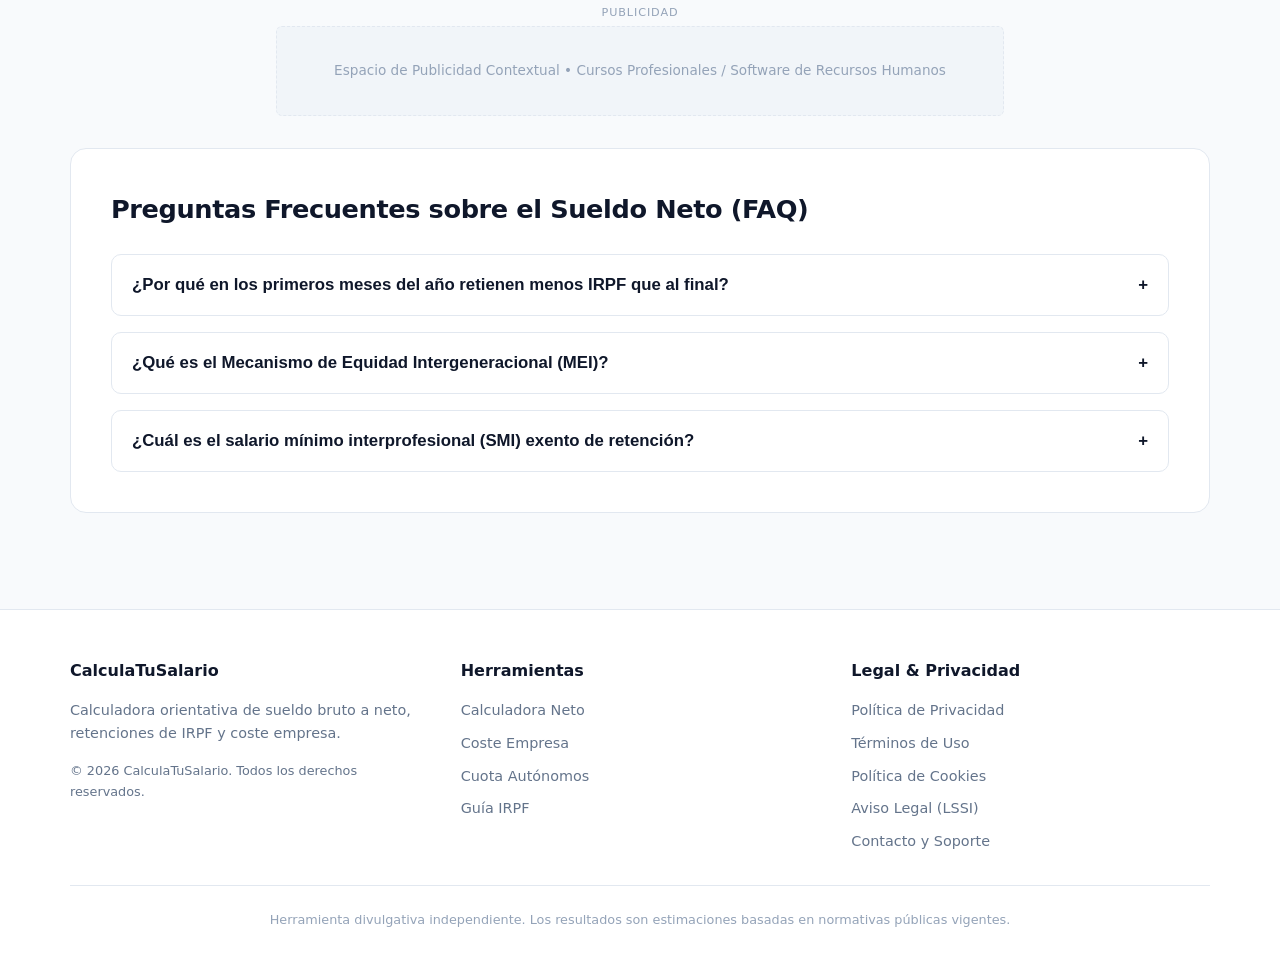
==== commit 982164b5: "Production release v1.0 [autonomous deploy]" ====
--- a/index.html
+++ b/index.html
@@ -4,20 +4,20 @@
   <meta charset="UTF-8">
   <meta name="viewport" content="width=device-width, initial-scale=1.0">
   <title>Calculadora de Sueldo Bruto a Neto e IRPF 2026 | CalculaTuSalario</title>
-  <meta name="description" content="Calcula tu nómina neta mensual exacta en 12 o 14 pagas, porcentaje de retención IRPF, deducciones familiares y coste total para la empresa.">
+  <meta name="description" content="Calcula una estimación detallada de tu nómina neta mensual en 12 o 14 pagas, porcentaje orientativo de retención IRPF, deducciones familiares y coste para la empresa.">
   <link rel="canonical" href="https://sergiosanles2000.github.io/calcula-tu-salario/index.html">
   
   <!-- Open Graph / Social Sharing -->
   <meta property="og:type" content="website">
   <meta property="og:url" content="https://sergiosanles2000.github.io/calcula-tu-salario/index.html">
   <meta property="og:title" content="Calculadora de Sueldo Bruto a Neto e IRPF 2026 | CalculaTuSalario">
-  <meta property="og:description" content="Calcula tu nómina neta mensual exacta en 12 o 14 pagas, porcentaje de retención IRPF, deducciones familiares y coste total para la empresa.">
+  <meta property="og:description" content="Calcula una estimación detallada de tu nómina neta mensual en 12 o 14 pagas, porcentaje orientativo de retención IRPF, deducciones familiares y coste para la empresa.">
   <meta property="og:site_name" content="CalculaTuSalario">
   
   <!-- Twitter Card -->
   <meta name="twitter:card" content="summary_large_image">
   <meta name="twitter:title" content="Calculadora de Sueldo Bruto a Neto e IRPF 2026">
-  <meta name="twitter:description" content="Calcula tu nómina neta mensual exacta en 12 o 14 pagas, porcentaje de retención IRPF, deducciones familiares y coste total para la empresa.">
+  <meta name="twitter:description" content="Calcula una estimación detallada de tu nómina neta mensual en 12 o 14 pagas, porcentaje orientativo de retención IRPF, deducciones familiares y coste para la empresa.">
 
   <!-- Google AdSense Tag placeholder (Ready to activate upon publisher approval) -->
   <!-- <script async src="https://pagead2.googlesyndication.com/pagead/js/adsbygoogle.js?client=ca-pub-0000000000000000" crossorigin="anonymous"></script> -->
@@ -354,7 +354,7 @@
       <div class="footer-grid">
         <div class="footer-col">
           <h4>CalculaTuSalario</h4>
-          <p style="font-size: 0.9rem; margin-bottom: 1rem;">Calculadora precisa de sueldo bruto a neto, retenciones de IRPF y coste empresa.</p>
+          <p style="font-size: 0.9rem; margin-bottom: 1rem;">Calculadora orientativa de sueldo bruto a neto, retenciones de IRPF y coste empresa.</p>
           <p class="form-help">&copy; 2026 CalculaTuSalario. Todos los derechos reservados.</p>
         </div>
         <div class="footer-col">
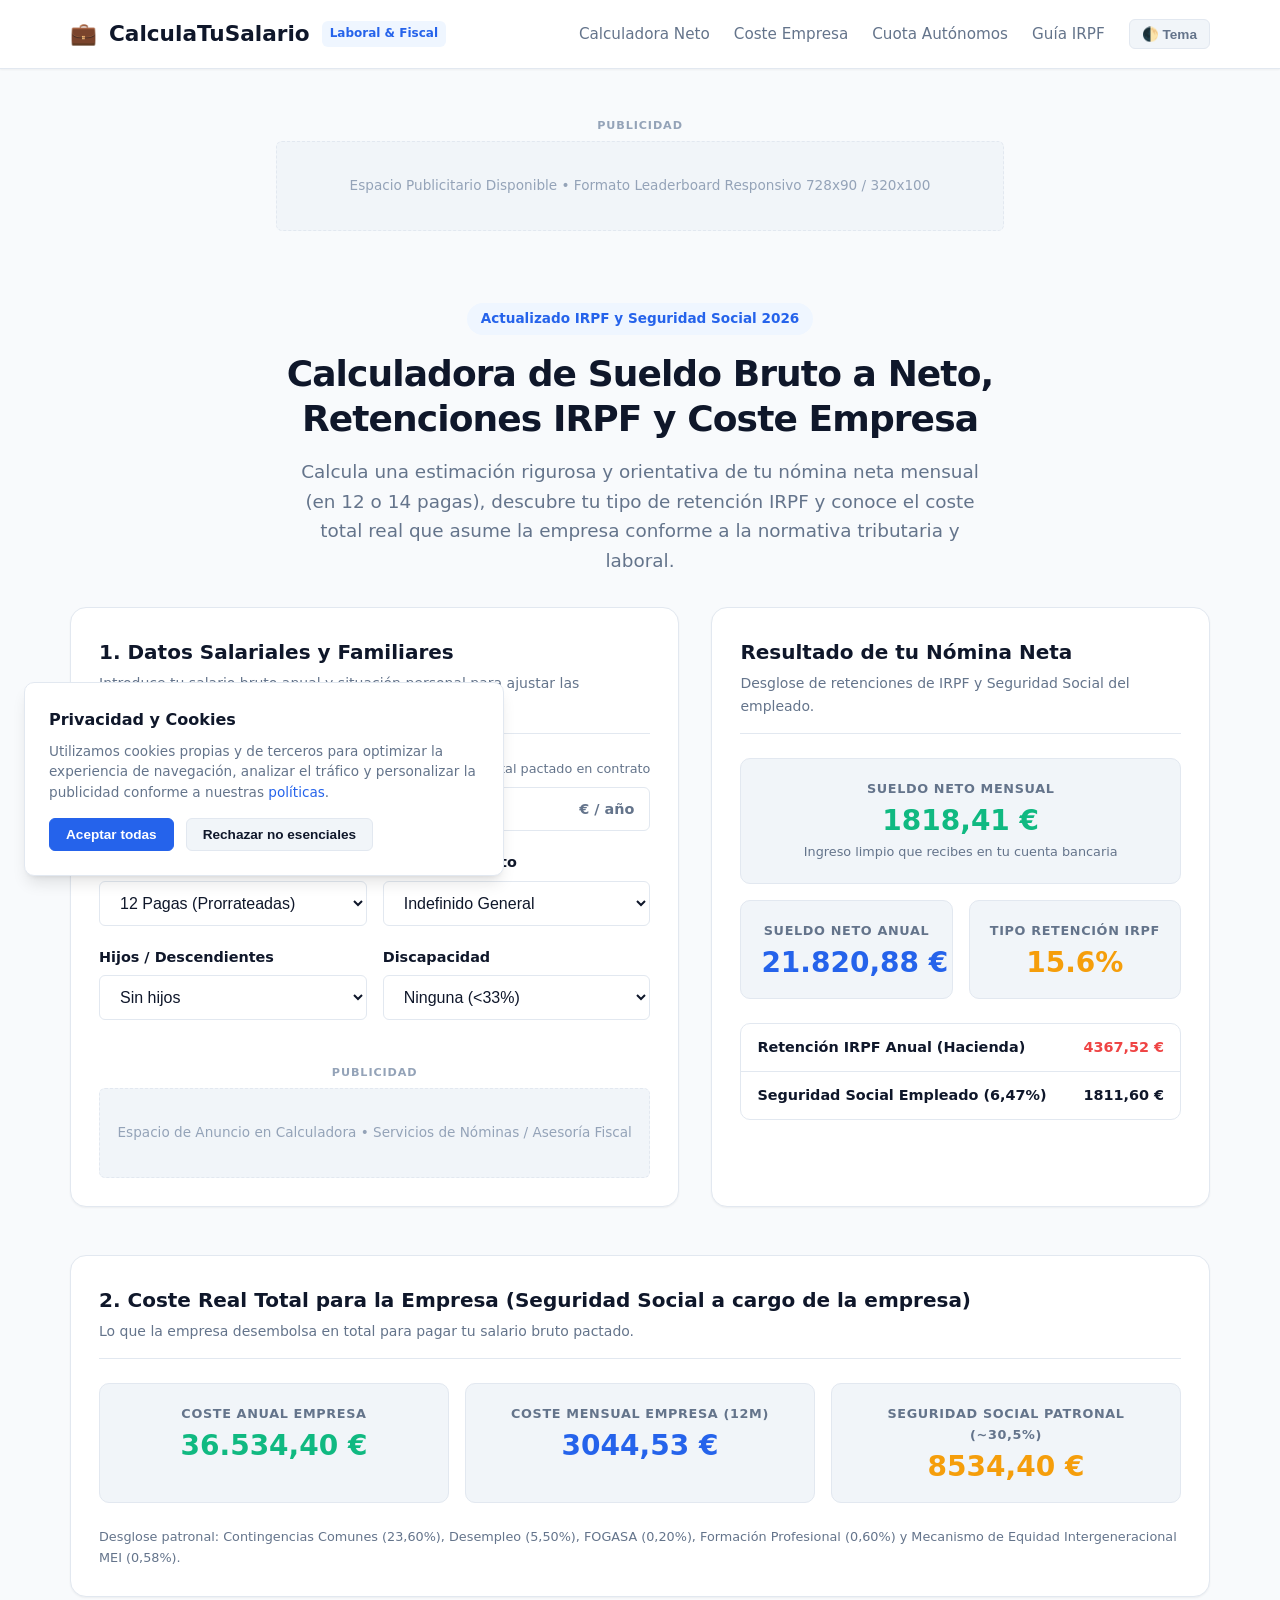
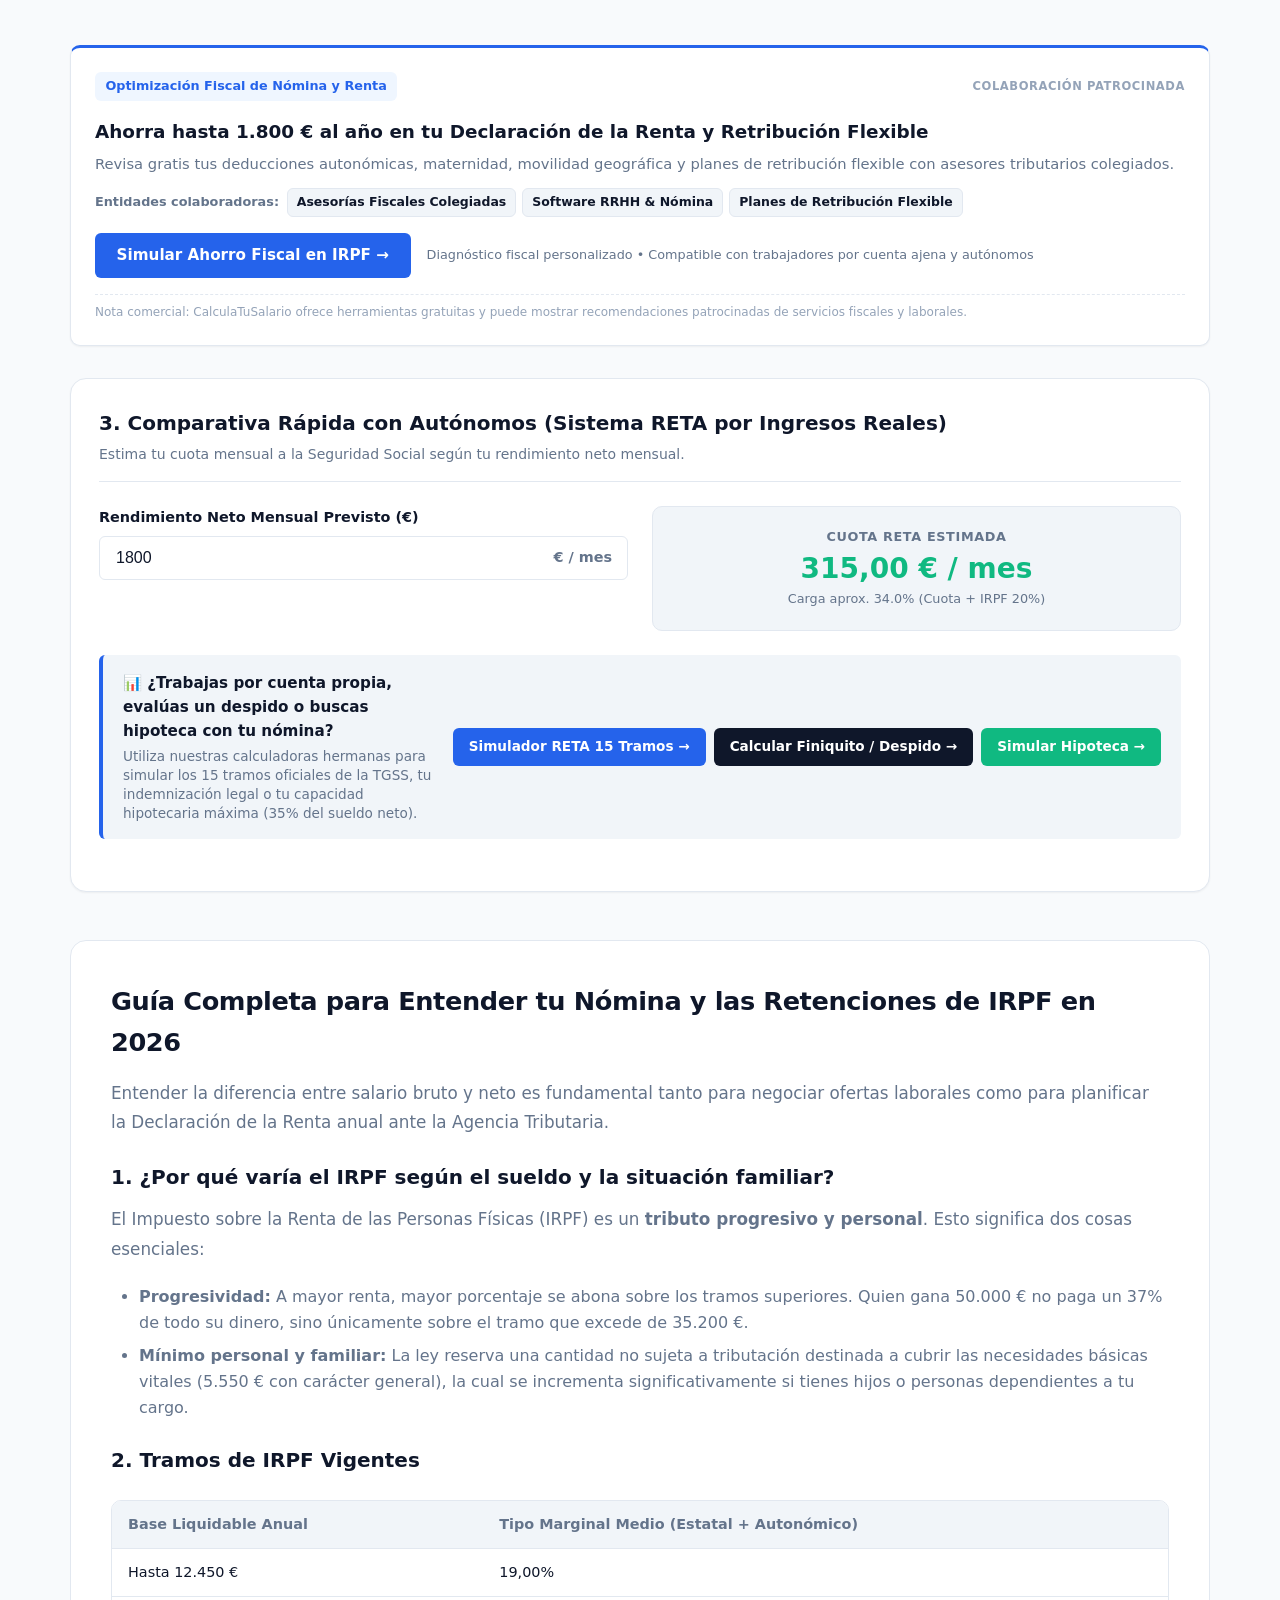
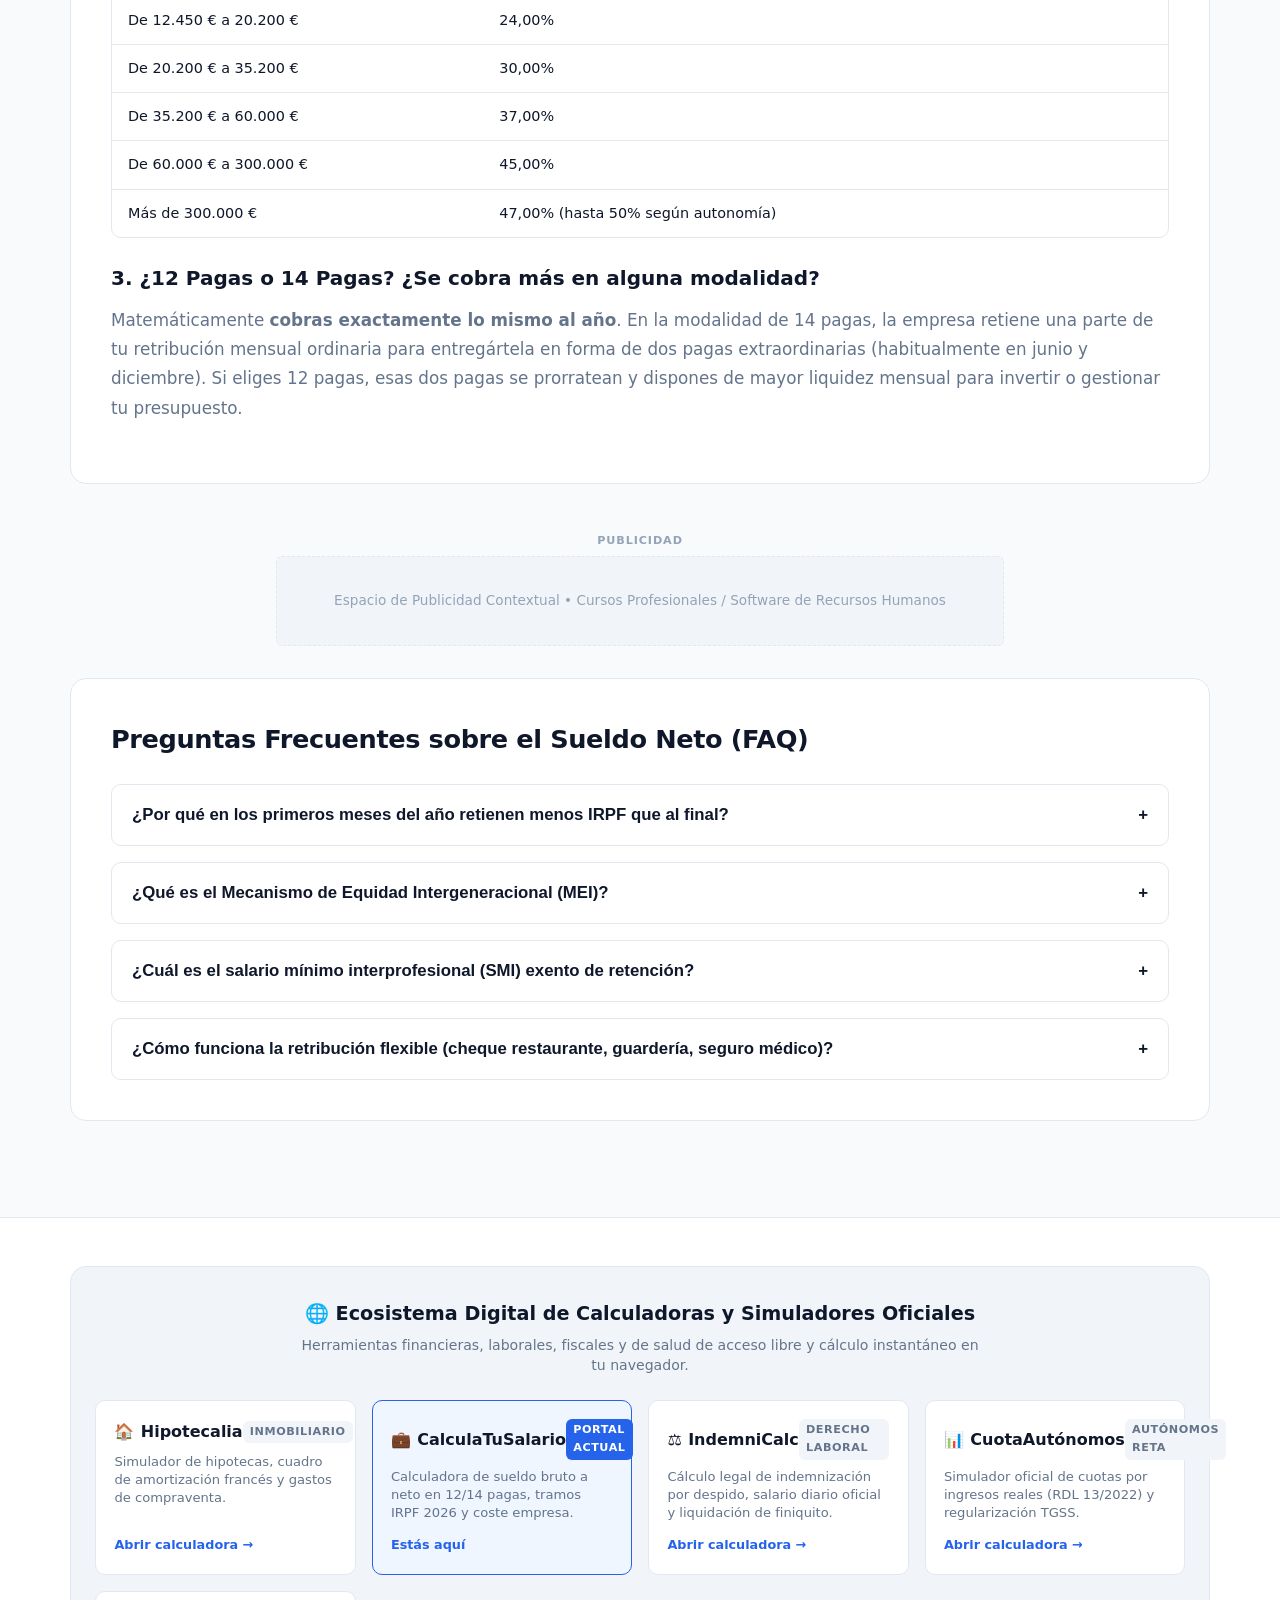
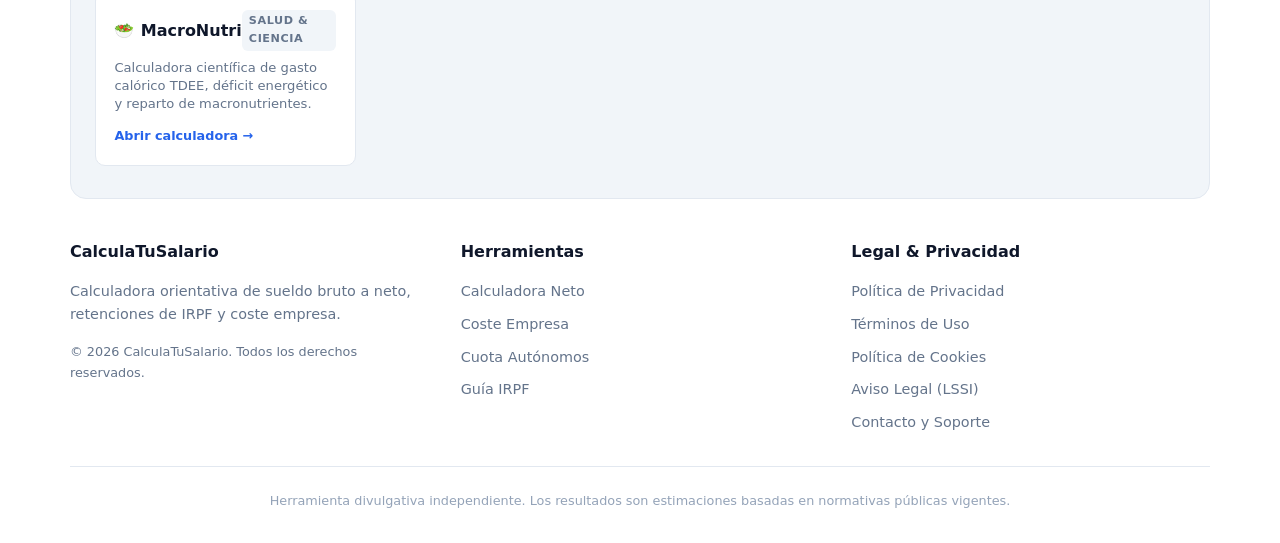
==== commit c9af79f5: "Production release v1.0 [autonomous deploy]" ====
--- a/index.html
+++ b/index.html
@@ -5,6 +5,7 @@
   <meta name="viewport" content="width=device-width, initial-scale=1.0">
   <title>Calculadora de Sueldo Bruto a Neto e IRPF 2026 | CalculaTuSalario</title>
   <meta name="description" content="Calcula una estimación detallada de tu nómina neta mensual en 12 o 14 pagas, porcentaje orientativo de retención IRPF, deducciones familiares y coste para la empresa.">
+  <meta name="enterprise-site-slug" content="calculatusalario">
   <link rel="canonical" href="https://sergiosanles2000.github.io/calcula-tu-salario/index.html">
   
   <!-- Open Graph / Social Sharing -->
@@ -19,8 +20,23 @@
   <meta name="twitter:title" content="Calculadora de Sueldo Bruto a Neto e IRPF 2026">
   <meta name="twitter:description" content="Calcula una estimación detallada de tu nómina neta mensual en 12 o 14 pagas, porcentaje orientativo de retención IRPF, deducciones familiares y coste para la empresa.">
 
-  <!-- Google AdSense Tag placeholder (Ready to activate upon publisher approval) -->
-  <!-- <script async src="https://pagead2.googlesyndication.com/pagead/js/adsbygoogle.js?client=ca-pub-0000000000000000" crossorigin="anonymous"></script> -->
+  <!-- Google Consent Mode v2 (RGPD / ePrivacy: Default denied before explicit user action) -->
+  <script>
+    window.dataLayer = window.dataLayer || [];
+    function gtag(){dataLayer.push(arguments);}
+    gtag('consent', 'default', {
+      'ad_storage': 'denied',
+      'ad_user_data': 'denied',
+      'ad_personalization': 'denied',
+      'analytics_storage': 'denied',
+      'wait_for_update': 500
+    });
+  </script>
+  <!-- Google Analytics 4 (gtag.js): Preparado para activacion via core/analytics_config.json o GA_MEASUREMENT_ID -->
+  <!-- <script async src="https://www.googletagmanager.com/gtag/js?id=G-XXXXXXXXXX"></script> -->
+
+  <!-- Google AdSense: Listo para activacion tras aprobacion de la cuenta -->
+  <!-- <script async src="https://pagead2.googlesyndication.com/pagead/js/adsbygoogle.js?client=ca-pub-XXXXXXXXXXXXXXXX" crossorigin="anonymous"></script> -->
 
   <link rel="stylesheet" href="style.css">
   
@@ -60,6 +76,14 @@
         "@type": "Answer",
         "text": "Se cobra exactamente lo mismo al año; en 14 pagas el salario se divide con dos pagas extras, mientras que en 12 pagas se prorratea mes a mes."
       }
+    },
+    {
+      "@type": "Question",
+      "name": "¿Cómo ahorra impuestos la retribución flexible en la nómina?",
+      "acceptedAnswer": {
+        "@type": "Answer",
+        "text": "Conceptos como cheque restaurante, guardería o seguro médico están exentos de IRPF dentro de los límites legales, reduciendo la base imponible y aumentando el neto real."
+      }
     }
   ]
 }
@@ -89,10 +113,10 @@
   <!-- Main Content Area -->
   <main class="container" style="padding-top: 1.5rem; padding-bottom: 3rem;">
     
-        <div class="ad-slot-wrapper">
+        <div class="ad-slot-wrapper ad-slot-header-wrapper" role="region" aria-label="Espacio publicitario superior">
           <span class="ad-label">Publicidad</span>
           <div class="ad-slot ad-slot-leaderboard" data-slot="header-leaderboard">
-            <span>Espacio Publicitario Disponible &bull; Formato Leaderboard 728x90 / Responsive</span>
+            <span class="ad-placeholder-text">Espacio Publicitario Disponible &bull; Formato Leaderboard Responsivo 728x90 / 320x100</span>
           </div>
         </div>
         
@@ -241,10 +265,39 @@
       <p class="form-help">Desglose patronal: Contingencias Comunes (23,60%), Desempleo (5,50%), FOGASA (0,20%), Formación Profesional (0,60%) y Mecanismo de Equidad Intergeneracional MEI (0,58%).</p>
     </div>
 
-    <!-- Section 3: Autónomos RETA Calculator -->
+    
+    <!-- Commercial Affiliate Integration (CPL / CPA Non-Intrusive Partner Card) -->
+    <section class="affiliate-card" id="partners-recommendation" role="region" aria-label="Recomendación de servicios profesionales">
+      <div class="affiliate-header">
+        <span class="affiliate-badge">Optimización Fiscal de Nómina y Renta</span>
+        <span class="affiliate-disclosure-badge">Colaboración Patrocinada</span>
+      </div>
+      <div class="affiliate-body">
+        <h3 class="affiliate-title">Ahorra hasta 1.800 € al año en tu Declaración de la Renta y Retribución Flexible</h3>
+        <p class="affiliate-desc">Revisa gratis tus deducciones autonómicas, maternidad, movilidad geográfica y planes de retribución flexible con asesores tributarios colegiados.</p>
+        
+        <div class="affiliate-partners">
+          <span class="affiliate-partners-label">Entidades colaboradoras:</span>
+          <div class="affiliate-partner-tags"><span class="partner-tag">Asesorías Fiscales Colegiadas</span><span class="partner-tag">Software RRHH & Nómina</span><span class="partner-tag">Planes de Retribución Flexible</span></div>
+        </div>
+        
+        <div class="affiliate-cta-box">
+          <a href="#salary-form" class="btn-affiliate" target="_blank" rel="sponsored nofollow noopener">
+            Simular Ahorro Fiscal en IRPF &rarr;
+          </a>
+          <span class="affiliate-cta-subtext">Diagnóstico fiscal personalizado • Compatible con trabajadores por cuenta ajena y autónomos</span>
+        </div>
+      </div>
+      <div class="affiliate-footer">
+        <p class="affiliate-legal-note">Nota comercial: CalculaTuSalario ofrece herramientas gratuitas y puede mostrar recomendaciones patrocinadas de servicios fiscales y laborales.</p>
+      </div>
+    </section>
+    
+
+    <!-- Section 3: Autónomos RETA Calculator & Cross-links -->
     <div class="card" style="margin-bottom: 3rem;">
       <div class="card-header">
-        <h2 class="card-title">3. Calculadora de Cuota de Autónomos (Sistema RETA por Ingresos Reales)</h2>
+        <h2 class="card-title">3. Comparativa Rápida con Autónomos (Sistema RETA por Ingresos Reales)</h2>
         <p class="card-subtitle">Estima tu cuota mensual a la Seguridad Social según tu rendimiento neto mensual.</p>
       </div>
 
@@ -263,10 +316,22 @@
           <p class="form-help" id="autoEffectiveTaxRes" style="margin-top: 0.25rem;">-</p>
         </div>
       </div>
+
+      <div class="context-crosslink-card">
+        <div class="context-crosslink-content">
+          <strong>📊 ¿Trabajas por cuenta propia, evalúas un despido o buscas hipoteca con tu nómina?</strong>
+          <p>Utiliza nuestras calculadoras hermanas para simular los 15 tramos oficiales de la TGSS, tu indemnización legal o tu capacidad hipotecaria máxima (35% del sueldo neto).</p>
+        </div>
+        <div style="display: flex; gap: 0.5rem; flex-wrap: wrap;">
+          <a href="https://sergiosanles2000.github.io/cuotaautonomos-app/" class="context-crosslink-btn">Simulador RETA 15 Tramos &rarr;</a>
+          <a href="https://sergiosanles2000.github.io/indemnicalc-app/" class="context-crosslink-btn" style="background: var(--text-main);">Calcular Finiquito / Despido &rarr;</a>
+          <a href="https://sergiosanles2000.github.io/hipotecalia-app/" class="context-crosslink-btn" style="background: var(--success);">Simular Hipoteca &rarr;</a>
+        </div>
+      </div>
     </div>
 
     <!-- Section 4: Authoritative Guide -->
-    <article class="editorial-section">
+    <article class="editorial-section" id="editorial-guide">
       <h2>Guía Completa para Entender tu Nómina y las Retenciones de IRPF en 2026</h2>
       <p>Entender la diferencia entre salario bruto y neto es fundamental tanto para negociar ofertas laborales como para planificar la Declaración de la Renta anual ante la Agencia Tributaria.</p>
 
@@ -343,6 +408,16 @@
             <p>El Gobierno ajusta el reglamento de IRPF para que los perceptores del SMI no sufran retenciones a cuenta del IRPF, garantizando que el salario mínimo se perciba íntegro en términos netos fiscales.</p>
           </div>
         </div>
+
+        <div class="faq-item">
+          <button class="faq-question">
+            <span>¿Cómo funciona la retribución flexible (cheque restaurante, guardería, seguro médico)?</span>
+            <span>+</span>
+          </button>
+          <div class="faq-answer">
+            <p>La retribución flexible permite destinar hasta el 30% de tu salario bruto anual a productos exentos de IRPF: tickets restaurante (hasta 11 €/día laborable), seguro médico privado (hasta 500 €/año por miembro familiar) y cheque guardería (100% exento). Al reducirse tu base imponible de IRPF, tu sueldo neto disponible aumenta directamente.</p>
+          </div>
+        </div>
       </div>
     </section>
     
@@ -351,6 +426,66 @@
   <!-- Site Footer -->
   <footer class="site-footer">
     <div class="container">
+      
+      <!-- Strategic Cross-Linking Network (Ecosistema de Herramientas Gratuitas) -->
+      <div class="footer-network" role="navigation" aria-label="Red de calculadoras especializadas">
+        <div class="footer-network-header">
+          <div class="footer-network-title">🌐 Ecosistema Digital de Calculadoras y Simuladores Oficiales</div>
+          <p class="footer-network-subtitle">Herramientas financieras, laborales, fiscales y de salud de acceso libre y cálculo instantáneo en tu navegador.</p>
+        </div>
+        <div class="network-grid">
+          <a href="https://sergiosanles2000.github.io/hipotecalia-app/" class="network-card" title="Hipotecalia - Simulador de hipotecas, cuadro de amortización francés y gastos de compraventa.">
+            <div>
+              <div class="network-card-top">
+                <span class="network-card-brand"><span>🏠</span> Hipotecalia</span>
+                <span class="network-card-tag">Inmobiliario</span>
+              </div>
+              <p class="network-card-desc">Simulador de hipotecas, cuadro de amortización francés y gastos de compraventa.</p>
+            </div>
+            <span class="network-card-action">Abrir calculadora &rarr;</span>
+          </a>
+          <a href="index.html" class="network-card is-current" title="CalculaTuSalario - Calculadora de sueldo bruto a neto en 12/14 pagas, tramos IRPF 2026 y coste empresa.">
+            <div>
+              <div class="network-card-top">
+                <span class="network-card-brand"><span>💼</span> CalculaTuSalario</span>
+                <span class="network-card-tag">Portal Actual</span>
+              </div>
+              <p class="network-card-desc">Calculadora de sueldo bruto a neto en 12/14 pagas, tramos IRPF 2026 y coste empresa.</p>
+            </div>
+            <span class="network-card-action">Estás aquí</span>
+          </a>
+          <a href="https://sergiosanles2000.github.io/indemnicalc-app/" class="network-card" title="IndemniCalc - Cálculo legal de indemnización por despido, salario diario oficial y liquidación de finiquito.">
+            <div>
+              <div class="network-card-top">
+                <span class="network-card-brand"><span>⚖️</span> IndemniCalc</span>
+                <span class="network-card-tag">Derecho Laboral</span>
+              </div>
+              <p class="network-card-desc">Cálculo legal de indemnización por despido, salario diario oficial y liquidación de finiquito.</p>
+            </div>
+            <span class="network-card-action">Abrir calculadora &rarr;</span>
+          </a>
+          <a href="https://sergiosanles2000.github.io/cuotaautonomos-app/" class="network-card" title="CuotaAutónomos - Simulador oficial de cuotas por ingresos reales (RDL 13/2022) y regularización TGSS.">
+            <div>
+              <div class="network-card-top">
+                <span class="network-card-brand"><span>📊</span> CuotaAutónomos</span>
+                <span class="network-card-tag">Autónomos RETA</span>
+              </div>
+              <p class="network-card-desc">Simulador oficial de cuotas por ingresos reales (RDL 13/2022) y regularización TGSS.</p>
+            </div>
+            <span class="network-card-action">Abrir calculadora &rarr;</span>
+          </a>
+          <a href="https://sergiosanles2000.github.io/macronutri-calc/" class="network-card" title="MacroNutri - Calculadora científica de gasto calórico TDEE, déficit energético y reparto de macronutrientes.">
+            <div>
+              <div class="network-card-top">
+                <span class="network-card-brand"><span>🥗</span> MacroNutri</span>
+                <span class="network-card-tag">Salud & Ciencia</span>
+              </div>
+              <p class="network-card-desc">Calculadora científica de gasto calórico TDEE, déficit energético y reparto de macronutrientes.</p>
+            </div>
+            <span class="network-card-action">Abrir calculadora &rarr;</span>
+          </a>
+        </div>
+      </div>
       <div class="footer-grid">
         <div class="footer-col">
           <h4>CalculaTuSalario</h4>
@@ -390,6 +525,21 @@
     </div>
   </div>
 
+  
+  <!-- Sticky Bottom Anchor Ad (Better Ads Standards: dismissible, height < 30% viewport) -->
+  <div id="sticky-bottom-ad" class="ad-sticky-container" role="region" aria-label="Anuncio fijo inferior" style="display: none;">
+    <div class="ad-sticky-inner">
+      <div class="ad-sticky-header">
+        <span class="ad-label">Publicidad</span>
+        <button id="close-sticky-ad" class="ad-sticky-close" aria-label="Cerrar anuncio">&times;</button>
+      </div>
+      <div class="ad-slot ad-slot-sticky" data-slot="sticky-anchor">
+        <span class="ad-placeholder-text">Anuncio Fijo Inferior &bull; Formato Anchor Responsivo</span>
+      </div>
+    </div>
+  </div>
+        
+
   <script src="common.js"></script>
   <script src="app.js"></script>
 </body>
--- a/style.css
+++ b/style.css
@@ -442,19 +442,24 @@
   display: block;
 }
 
-/* Monetization & Advertising Spaces */
+/* Monetization & Advertising Spaces (Better Ads Standards Compliant) */
 .ad-slot-wrapper {
   margin: 2rem auto;
   text-align: center;
   max-width: 100%;
+  clear: both;
+}
+.ad-slot-header-wrapper {
+  margin: 1.5rem auto;
 }
 .ad-label {
   font-size: 0.7rem;
   color: var(--text-light);
   letter-spacing: 0.08em;
   text-transform: uppercase;
-  margin-bottom: 0.25rem;
+  margin-bottom: 0.35rem;
   display: block;
+  font-weight: 600;
 }
 .ad-slot {
   min-height: 90px;
@@ -466,17 +471,192 @@
   justify-content: center;
   color: var(--text-light);
   font-size: 0.85rem;
-  padding: 1rem;
+  padding: 0.75rem;
+  overflow: hidden;
+  transition: background-color 0.2s ease;
 }
 .ad-slot-leaderboard {
   min-height: 90px;
   max-width: 728px;
   margin: 0 auto;
 }
+.ad-slot-incontent {
+  min-height: 120px;
+  max-width: 728px;
+  margin: 1.5rem auto;
+}
 .ad-slot-rectangle {
   min-height: 250px;
   max-width: 300px;
   margin: 0 auto;
+}
+.ad-placeholder-text {
+  display: inline-flex;
+  align-items: center;
+  gap: 0.5rem;
+}
+
+/* Sticky Bottom Anchor Ad (Complies with Better Ads Standards: max height <30% screen, dismissible) */
+.ad-sticky-container {
+  position: fixed;
+  bottom: 0;
+  left: 0;
+  right: 0;
+  background: var(--bg-surface);
+  border-top: 1px solid var(--border-color);
+  box-shadow: 0 -4px 12px rgba(0, 0, 0, 0.08);
+  z-index: 900;
+  padding: 0.35rem 1rem 0.5rem;
+  transition: transform 0.3s ease, opacity 0.3s ease;
+}
+.ad-sticky-container.dismissed {
+  display: none !important;
+}
+.ad-sticky-inner {
+  max-width: 728px;
+  margin: 0 auto;
+  position: relative;
+}
+.ad-sticky-header {
+  display: flex;
+  justify-content: space-between;
+  align-items: center;
+  margin-bottom: 0.2rem;
+}
+.ad-sticky-close {
+  background: none;
+  border: none;
+  color: var(--text-muted);
+  font-size: 1.25rem;
+  line-height: 1;
+  cursor: pointer;
+  padding: 0.2rem 0.5rem;
+  border-radius: var(--radius-sm);
+  transition: background-color 0.15s ease, color 0.15s ease;
+}
+.ad-sticky-close:hover {
+  background: var(--bg-subtle);
+  color: var(--text-main);
+}
+.ad-slot-sticky {
+  min-height: 50px;
+  max-height: 90px;
+  padding: 0.4rem;
+}
+
+/* Affiliate Commercial Integrations (CPL / CPA Non-intrusive High-Converting Cards) */
+.affiliate-card {
+  background: var(--bg-surface);
+  border: 1px solid var(--border-color);
+  border-top: 3px solid var(--primary);
+  border-radius: var(--radius-md);
+  padding: 1.5rem;
+  margin: 2rem 0;
+  box-shadow: var(--shadow-sm);
+  display: flex;
+  flex-direction: column;
+  gap: 1rem;
+}
+.affiliate-header {
+  display: flex;
+  justify-content: space-between;
+  align-items: center;
+  flex-wrap: wrap;
+  gap: 0.5rem;
+}
+.affiliate-badge {
+  background: var(--primary-subtle);
+  color: var(--primary);
+  font-size: 0.8rem;
+  font-weight: 700;
+  padding: 0.25rem 0.65rem;
+  border-radius: var(--radius-sm);
+  display: inline-flex;
+  align-items: center;
+  gap: 0.35rem;
+}
+.affiliate-disclosure-badge {
+  font-size: 0.72rem;
+  color: var(--text-light);
+  text-transform: uppercase;
+  letter-spacing: 0.05em;
+  font-weight: 600;
+}
+.affiliate-body h3.affiliate-title {
+  font-size: 1.15rem;
+  font-weight: 700;
+  margin-bottom: 0.4rem;
+  color: var(--text-main);
+}
+.affiliate-desc {
+  font-size: 0.92rem;
+  color: var(--text-muted);
+  line-height: 1.5;
+  margin-bottom: 0.85rem;
+}
+.affiliate-partners {
+  display: flex;
+  align-items: center;
+  gap: 0.5rem;
+  flex-wrap: wrap;
+  margin-bottom: 1rem;
+}
+.affiliate-partners-label {
+  font-size: 0.8rem;
+  color: var(--text-muted);
+  font-weight: 600;
+}
+.affiliate-partner-tags {
+  display: flex;
+  gap: 0.4rem;
+  flex-wrap: wrap;
+}
+.partner-tag {
+  background: var(--bg-subtle);
+  border: 1px solid var(--border-color);
+  font-size: 0.78rem;
+  font-weight: 600;
+  padding: 0.2rem 0.55rem;
+  border-radius: var(--radius-sm);
+  color: var(--text-main);
+}
+.affiliate-cta-box {
+  display: flex;
+  align-items: center;
+  gap: 1rem;
+  flex-wrap: wrap;
+}
+.btn-affiliate {
+  background: var(--primary);
+  color: #ffffff;
+  padding: 0.65rem 1.35rem;
+  font-size: 0.95rem;
+  font-weight: 700;
+  border-radius: var(--radius-sm);
+  text-decoration: none;
+  display: inline-flex;
+  align-items: center;
+  gap: 0.5rem;
+  transition: background-color 0.15s ease, transform 0.1s ease;
+}
+.btn-affiliate:hover {
+  background: var(--primary-hover);
+  text-decoration: none;
+  transform: translateY(-1px);
+}
+.affiliate-cta-subtext {
+  font-size: 0.8rem;
+  color: var(--text-muted);
+}
+.affiliate-footer {
+  border-top: 1px dashed var(--border-color);
+  padding-top: 0.6rem;
+}
+.affiliate-legal-note {
+  font-size: 0.75rem;
+  color: var(--text-light);
+  line-height: 1.4;
+  margin: 0;
 }
 
 /* Footer */
@@ -562,7 +742,209 @@
   border-color: var(--primary);
 }
 
+/* Portfolio Network Cross-linking Styles (SEO & PageRank Transfer) */
+.footer-network {
+  background: var(--bg-subtle);
+  border: 1px solid var(--border-color);
+  border-radius: var(--radius-lg);
+  padding: 2rem 1.5rem;
+  margin-bottom: 2.5rem;
+}
+.footer-network-header {
+  text-align: center;
+  max-width: 680px;
+  margin: 0 auto 1.5rem;
+}
+.footer-network-title {
+  font-size: 1.2rem;
+  font-weight: 800;
+  color: var(--text-main);
+  display: flex;
+  align-items: center;
+  justify-content: center;
+  gap: 0.5rem;
+  margin-bottom: 0.35rem;
+}
+.footer-network-subtitle {
+  font-size: 0.88rem;
+  color: var(--text-muted);
+  line-height: 1.45;
+}
+.network-grid {
+  display: grid;
+  grid-template-columns: repeat(auto-fit, minmax(220px, 1fr));
+  gap: 1rem;
+}
+.network-card {
+  background: var(--bg-surface);
+  border: 1px solid var(--border-color);
+  border-radius: var(--radius-md);
+  padding: 1.15rem;
+  text-decoration: none;
+  display: flex;
+  flex-direction: column;
+  justify-content: space-between;
+  transition: transform 0.15s ease, box-shadow 0.15s ease, border-color 0.15s ease;
+  color: inherit;
+}
+.network-card:hover {
+  text-decoration: none;
+  transform: translateY(-2px);
+  box-shadow: var(--shadow-md);
+  border-color: var(--primary);
+}
+.network-card.is-current {
+  border-color: var(--primary);
+  background: var(--primary-subtle);
+  cursor: default;
+  pointer-events: none;
+}
+.network-card-top {
+  display: flex;
+  align-items: center;
+  justify-content: space-between;
+  margin-bottom: 0.5rem;
+}
+.network-card-brand {
+  font-size: 1rem;
+  font-weight: 700;
+  color: var(--text-main);
+  display: flex;
+  align-items: center;
+  gap: 0.4rem;
+}
+.network-card-tag {
+  font-size: 0.7rem;
+  font-weight: 700;
+  text-transform: uppercase;
+  letter-spacing: 0.05em;
+  padding: 0.15rem 0.45rem;
+  border-radius: var(--radius-sm);
+  background: var(--bg-subtle);
+  color: var(--text-muted);
+}
+.network-card.is-current .network-card-tag {
+  background: var(--primary);
+  color: #ffffff;
+}
+.network-card-desc {
+  font-size: 0.82rem;
+  color: var(--text-muted);
+  line-height: 1.4;
+  margin-bottom: 0.75rem;
+}
+.network-card-action {
+  font-size: 0.8rem;
+  font-weight: 700;
+  color: var(--primary);
+  display: inline-flex;
+  align-items: center;
+  gap: 0.25rem;
+}
+
+/* In-Content Contextual Cross-link Cards */
+.context-crosslink-card {
+  background: var(--bg-subtle);
+  border-left: 4px solid var(--primary);
+  border-radius: var(--radius-sm);
+  padding: 1rem 1.25rem;
+  margin: 1.5rem 0;
+  display: flex;
+  align-items: center;
+  justify-content: space-between;
+  gap: 1rem;
+  flex-wrap: wrap;
+}
+.context-crosslink-content {
+  flex: 1;
+  min-width: 240px;
+}
+.context-crosslink-content strong {
+  display: block;
+  font-size: 0.95rem;
+  color: var(--text-main);
+  margin-bottom: 0.2rem;
+}
+.context-crosslink-content p {
+  font-size: 0.85rem;
+  color: var(--text-muted);
+  margin: 0;
+  line-height: 1.4;
+}
+.context-crosslink-btn {
+  background: var(--primary);
+  color: #ffffff !important;
+  font-size: 0.85rem;
+  font-weight: 700;
+  padding: 0.5rem 1rem;
+  border-radius: var(--radius-sm);
+  text-decoration: none !important;
+  white-space: nowrap;
+  display: inline-flex;
+  align-items: center;
+  gap: 0.35rem;
+  transition: background-color 0.15s ease;
+}
+.context-crosslink-btn:hover {
+  background: var(--primary-hover);
+}
+
+/* Stress-test & Comparative Matrix Utilities */
+.stress-matrix {
+  width: 100%;
+  border-collapse: collapse;
+  margin: 1rem 0;
+  font-size: 0.92rem;
+}
+.stress-matrix th, .stress-matrix td {
+  padding: 0.75rem 1rem;
+  border: 1px solid var(--border-color);
+  text-align: left;
+}
+.stress-matrix th {
+  background: var(--bg-subtle);
+  font-weight: 700;
+}
+.badge-scenario {
+  display: inline-block;
+  padding: 0.2rem 0.5rem;
+  border-radius: var(--radius-sm);
+  font-size: 0.75rem;
+  font-weight: 700;
+}
+.badge-base { background: #e0f2fe; color: #0369a1; }
+.badge-mod { background: #fef3c7; color: #b45309; }
+.badge-sev { background: #fee2e2; color: #b91c1c; }
+
+.status-positive { color: var(--success); font-weight: 700; }
+.status-negative { color: var(--danger); font-weight: 700; }
+.status-neutral { color: var(--text-muted); font-weight: 600; }
+
+/* Mobile First, Ergonomics & Better Ads Standards (CLS = 0, touch targets >= 44px) */
+.form-control, select.form-control, input.form-control {
+  min-height: 44px;
+}
+.ad-slot-wrapper {
+  contain: layout;
+  min-height: 90px;
+}
+.table-responsive {
+  -webkit-overflow-scrolling: touch;
+}
+
 @media (max-width: 768px) {
   .hero h1 { font-size: 1.85rem; }
   .editorial-section { padding: 1.5rem; }
-}
+  .form-control, select.form-control, input.form-control {
+    font-size: 16px !important; /* Prevents auto-zoom in mobile Safari */
+  }
+  .context-crosslink-card {
+    flex-direction: column;
+    align-items: flex-start;
+  }
+  .context-crosslink-btn {
+    width: 100%;
+    justify-content: center;
+  }
+}
+
